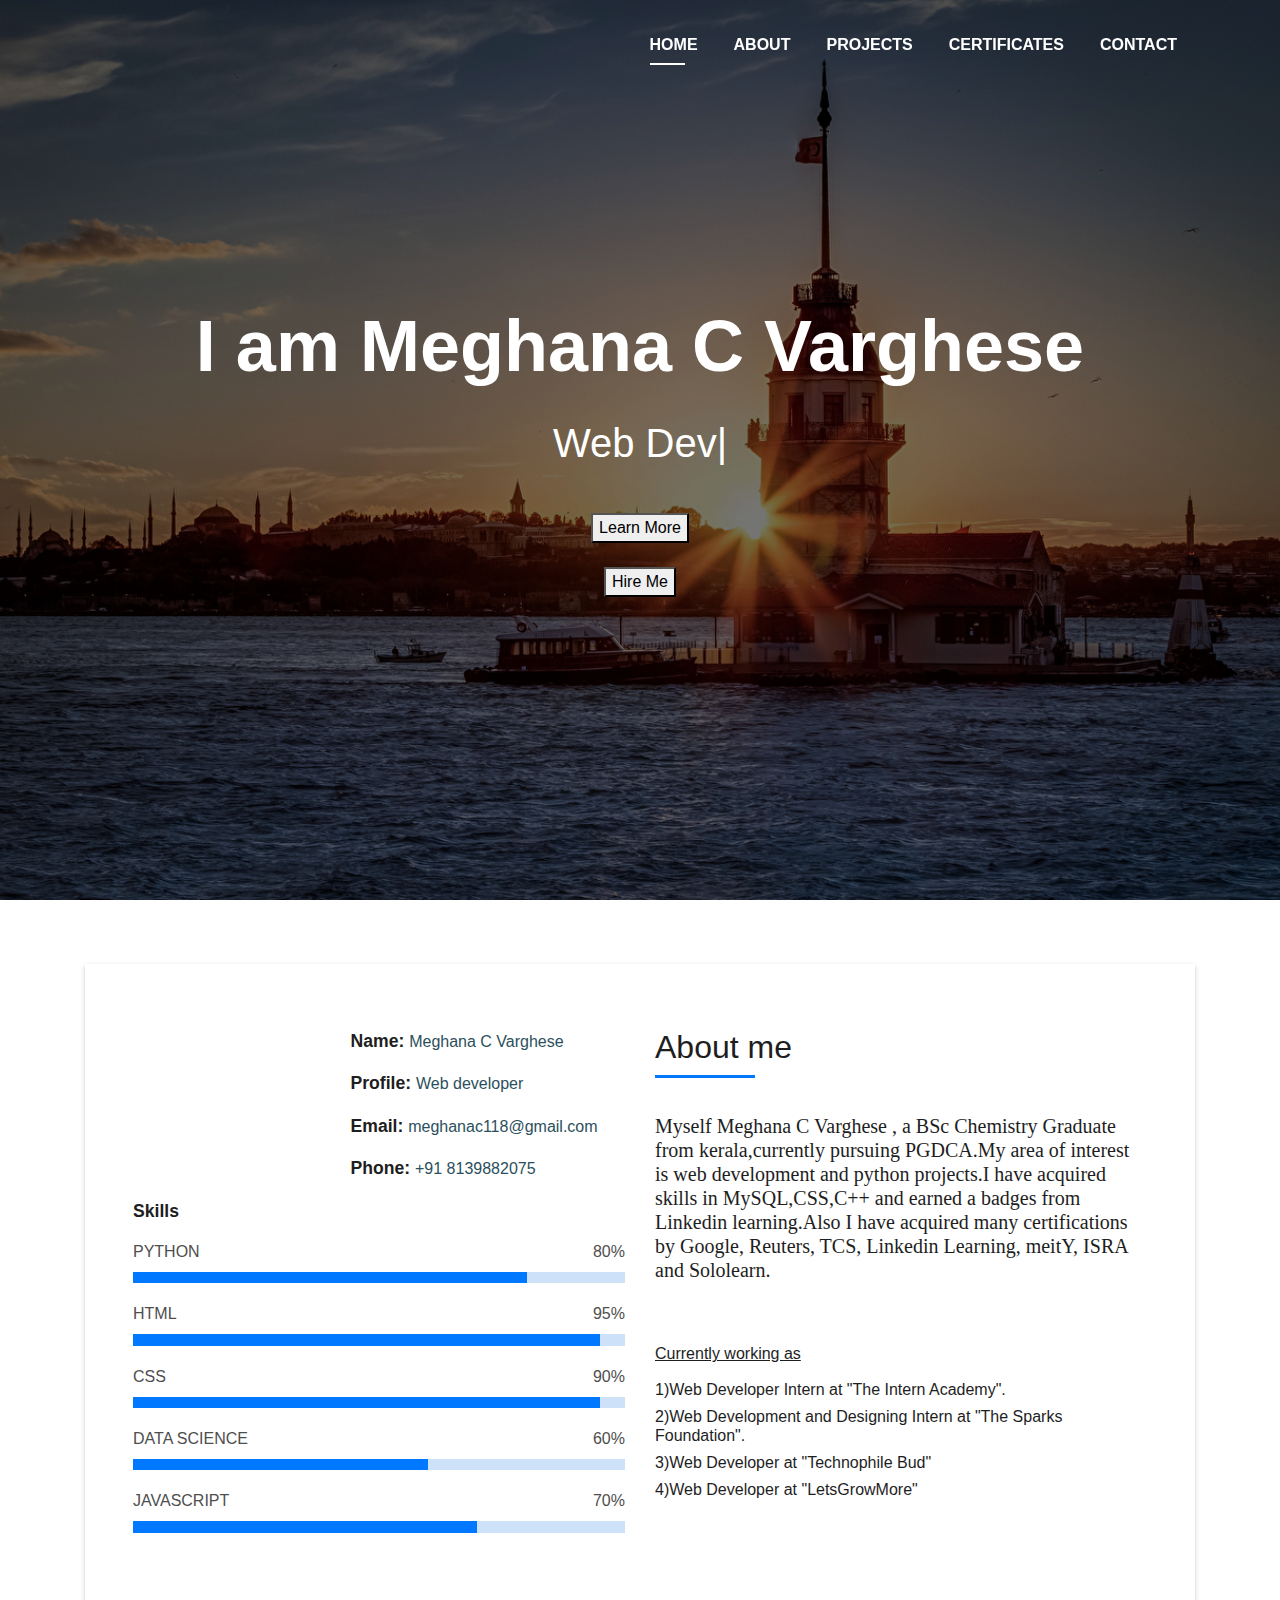
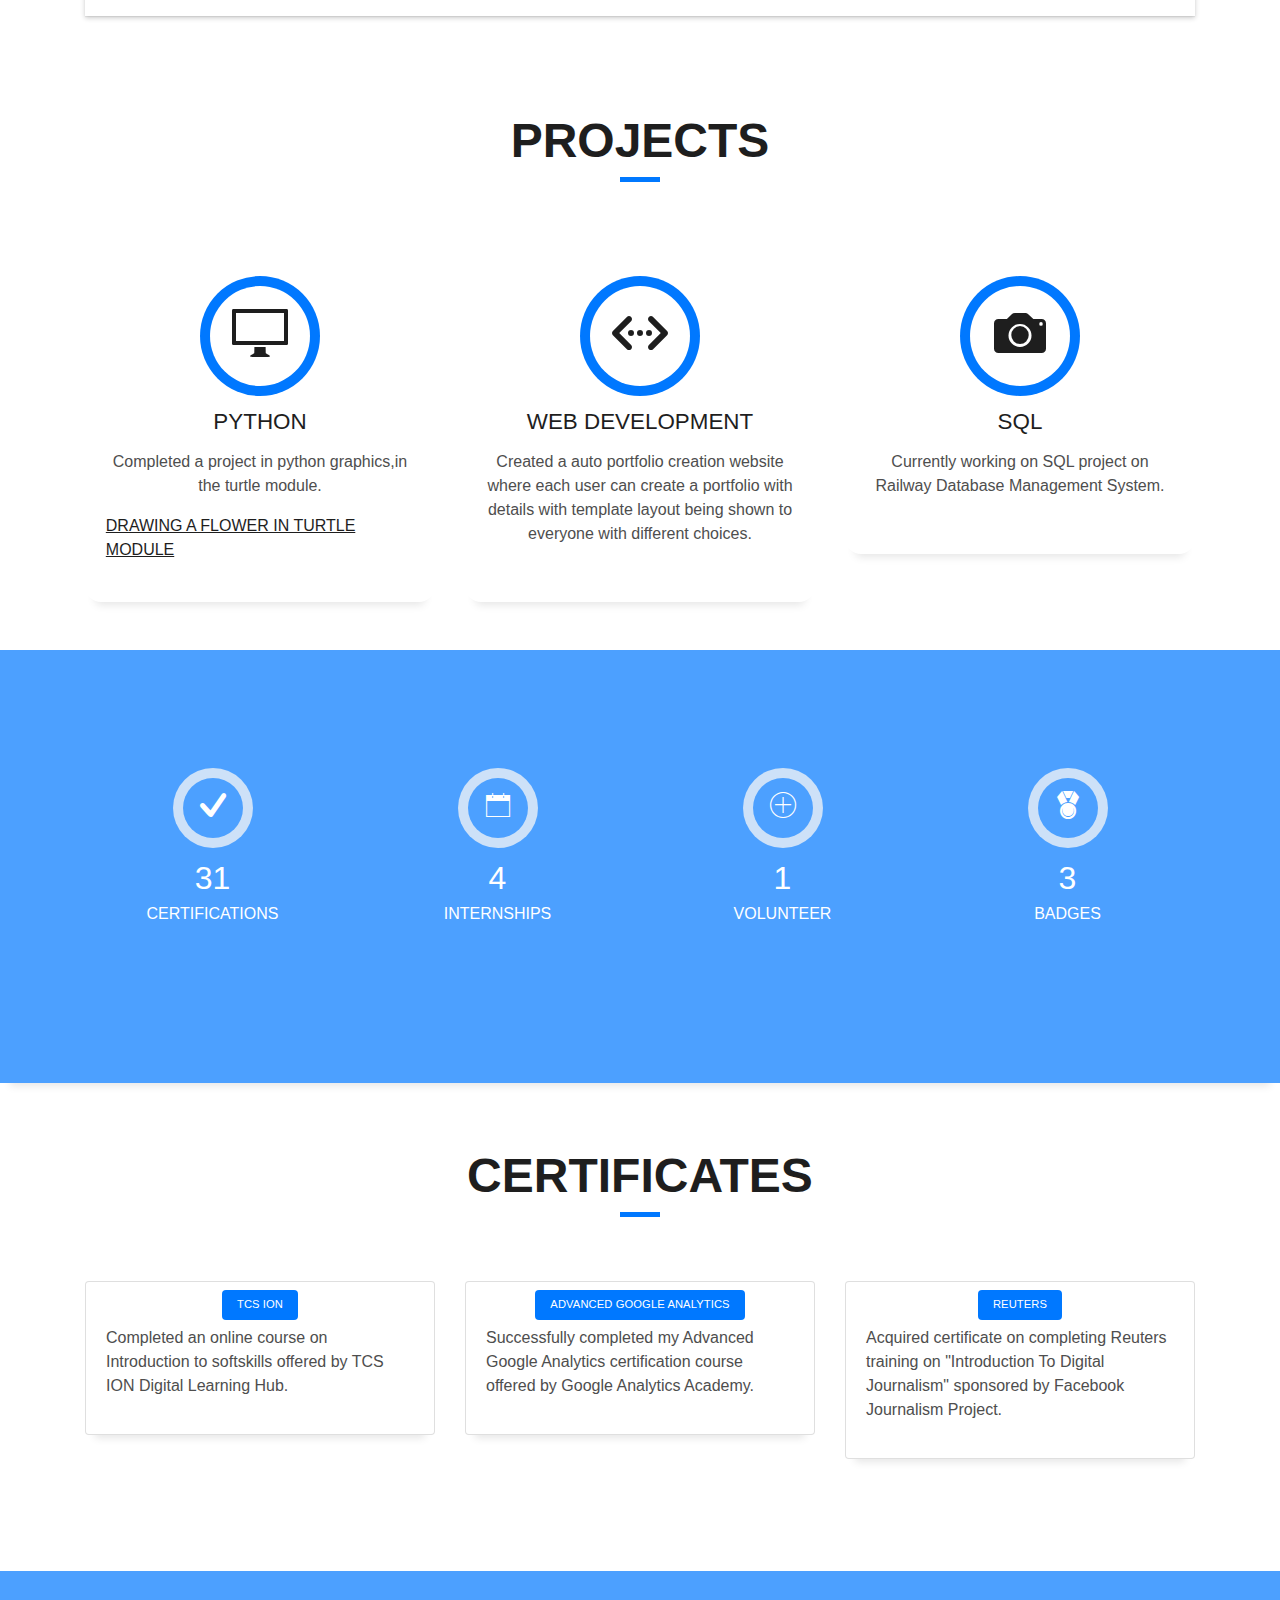
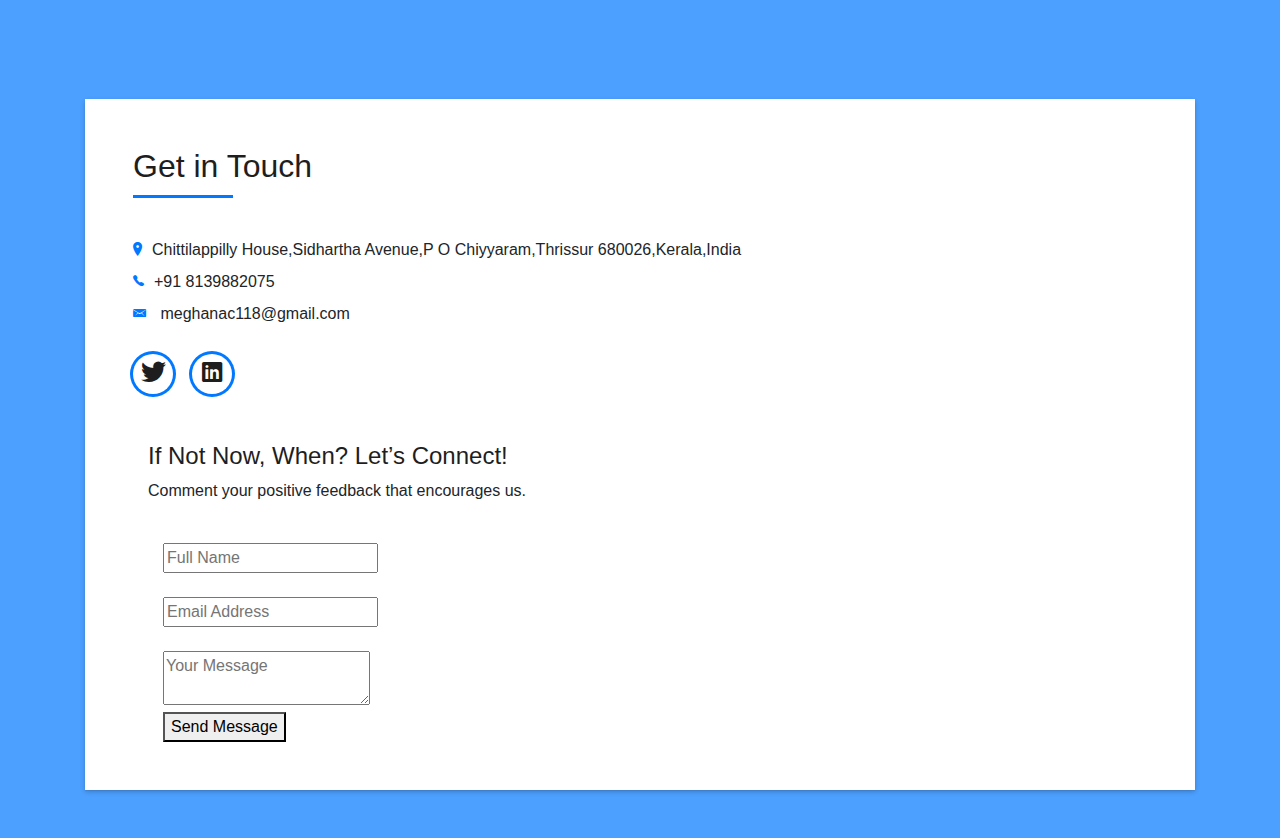
==== docs/portfolio.html @ f92f8b4d "Add files via upload" ====
<!DOCTYPE html>
<html lang="en">

<head>
  <meta charset="utf-8">
  <meta content="width=device-width, initial-scale=1.0" name="viewport">
  <style>
  	.button {
  padding: 5px 5px;
  font-size: 5px;
  width:200px;
  text-align: center;
  cursor: pointer;
  outline: none;
  color: #3D4247 ;
  background-color: #B3B9B9;
  border: none;
  border-radius: 5px;
  box-shadow: 0 5px #999;
}
.button:hover {background-color: #E6ECF1;}

.button:active {
  background-color: #3e8e41;
  box-shadow: 0 4px #666;
  transform: translateY(4px);-->
}

</style>
  <title>Personal Blog</title>

  <meta content="" name="description">
  <meta content="" name="keywords">

  <!-- Favicons -->
  <link href="assets/img/favicon.png" rel="icon">
  <link href="assets/img/apple-touch-icon.png" rel="apple-touch-icon">

  <!-- Vendor CSS Files -->
  <link href="assets/vendor/bootstrap/css/bootstrap.min.css" rel="stylesheet">
  <link href="assets/vendor/font-awesome/css/font-awesome.min.css" rel="stylesheet">
  <link href="assets/vendor/ionicons/css/ionicons.min.css" rel="stylesheet">
  <link href="assets/vendor/owl.carousel/assets/owl.carousel.min.css" rel="stylesheet">
  <link href="assets/vendor/venobox/venobox.css" rel="stylesheet">

  <!-- Template Main CSS File -->
  <link href="assets/css/style.css" rel="stylesheet">

  
</head>

<body id="page-top">

  <!-- ======= Header/ Navbar ======= -->
  <nav class="navbar navbar-b navbar-trans navbar-expand-md fixed-top" id="mainNav">
    <div class="container">
      <a class="navbar-brand js-scroll" href="#page-top"></a>
      <button class="navbar-toggler collapsed" type="button" data-toggle="collapse" data-target="#navbarDefault" aria-controls="navbarDefault" aria-expanded="false" aria-label="Toggle navigation">
        <span></span>
        <span></span>
        <span></span>
      </button>
      <div class="navbar-collapse collapse justify-content-end" id="navbarDefault">
        <ul class="navbar-nav">
          <li class="nav-item">
            <a class="nav-link js-scroll active" href="portfolio.html">Home</a>
          </li>
          <li class="nav-item">
            <a class="nav-link js-scroll" href="#about">About</a>
          </li>
          <li class="nav-item">
            <a class="nav-link js-scroll" href="#service">Projects</a>
          </li>
          
          <li class="nav-item">
            <a class="nav-link js-scroll" href="#blog">Certificates</a>
          </li>
          <li class="nav-item">
            <a class="nav-link js-scroll" href="#contact">Contact</a>
          </li>
        </ul>
      </div>
    </div>
  </nav>

  <!-- ======= Intro Section ======= -->
  <div id="home" class="intro route bg-image" style="background-image: url(assets/img/bg.jpg)" >
    <div class="overlay-itro"></div>
    <div class="intro-content display-table">
      <div class="table-cell">
        <div class="container">
          
          <h3 class="intro-title mb-4">I am Meghana C Varghese</h3>
          <p class="intro-subtitle"><span class="text-slider-items">Web Developer</span><strong class="text-slider"></strong></p>
          
        </div>
        <div class="container">
      <div class="vertical-center">
       <br><button>Learn More</button>
       </div>
       <div class="vertical-center">
       <br><button>Hire Me</button>
       </div>
      </div>
      </div>
    </div>
  </div><!-- End Intro Section -->


  <main id="main">

    <!-- ======= About Section ======= -->
    <section id="about" class="about-mf sect-pt4 route">
      <div class="container">
        <div class="row">
          <div class="col-sm-12">
            <div class="box-shadow-full">
              <div class="row">
                <div class="col-md-6">
                  <div class="row">
                    <div class="col-sm-6 col-md-5">
                      <div class="about-img">
                        <img src="assets/img/certificates/image13.jpg" class="img-fluid rounded b-shadow-a" alt="">
                      </div>
                    </div>
                    <div class="col-sm-6 col-md-7">
                      <div class="about-info">
                        <p style="color:#2B4F5C"><span class="title-s">Name: </span> <span>Meghana C Varghese</span></p>
                        <p style="color:#2B4F5C"><span class="title-s">Profile: </span> <span>Web developer</span></p>
                        <p style="color:#2B4F5C"><span class="title-s">Email: </span> <span>meghanac118@gmail.com</span></p>
                        <p style="color:#2B4F5C"><span class="title-s">Phone: </span> <span>+91 8139882075</span></p>
                      </div>
                    </div>
                  </div>
                  <div class="skill-mf">
                    <p class="title-s">Skills</p>
                    <span>PYTHON</span> <span class="pull-right">80%</span>
                    <div class="progress">
                      <div class="progress-bar" role="progressbar" style="width: 80%;" aria-valuenow="80" aria-valuemin="0" aria-valuemax="100"></div>
                    </div>
                    <span>HTML</span> <span class="pull-right">95%</span>
                    <div class="progress">
                      <div class="progress-bar" role="progressbar" style="width: 95%" aria-valuenow="95" aria-valuemin="0" aria-valuemax="100"></div>
                    </div>

                     <span>CSS</span> <span class="pull-right">90%</span>
                    <div class="progress">
                      <div class="progress-bar" role="progressbar" style="width: 95%" aria-valuenow="95" aria-valuemin="0" aria-valuemax="100"></div>
                    </div>
                    <span>DATA SCIENCE</span> <span class="pull-right">60%</span>
                    <div class="progress">
                      <div class="progress-bar" role="progressbar" style="width: 60%" aria-valuenow="60" aria-valuemin="0" aria-valuemax="100"></div>
                    </div>
                    <span>JAVASCRIPT</span> <span class="pull-right">70%</span>
                    <div class="progress">
                      <div class="progress-bar" role="progressbar" style="width: 70%" aria-valuenow="70" aria-valuemin="0" aria-valuemax="100"></div>
                    </div>
                  </div>
                </div>
                <div class="col-md-6">
                  <div class="about-me pt-4 pt-md-0">
                    <div class="title-box-2">
                      <h5 class="title-left">
                        About me
                      </h5>
                    </div>
                   <h6><b><p style="font-family:Trebuchet MS ;font-size:20px ;" class="lead">
                      Myself Meghana C Varghese , a BSc Chemistry Graduate from kerala,currently pursuing PGDCA.My area of interest is web development and python projects.I have acquired skills in MySQL,CSS,C++ and earned a badges from Linkedin learning.Also I have acquired many certifications by Google, Reuters, TCS, Linkedin Learning, meitY, ISRA and Sololearn.
                    </p></h6></b>
                    <p class="lead">
                      <br><h6><u>Currently working as</u> </p></h6>

                      <p><h6>1)Web Developer Intern at "The Intern Academy".</h6>

                      <h6>2)Web Development and Designing Intern at "The Sparks Foundation".</h6>
                      <h6>3)Web Developer at "Technophile Bud"</h6>
                      <h6>4)Web Developer at "LetsGrowMore"</h6>
                    </p>
                  </div>
                </div>
              </div>
            </div>
          </div>
        </div>
      </div>
    </section><!-- End About Section -->

    <!-- ======= Services Section ======= -->
    <section id="service" class="services-mf pt-5 route">
      <div class="container">
        <div class="row">
          <div class="col-sm-12">
            <div class="title-box text-center">
              <h3 class="title-a">
                Projects
              </h3>
              
              <div class="line-mf"></div>
            </div>
          </div>
        </div>
        <div class="row">
          <div class="col-md-4">
            <div class="service-box">
              <div class="service-ico">
                <span class="ico-circle"><i class="ion-monitor"></i></span>
              </div>
               <div class="service-content">
                <h2 class="s-title">PYTHON</h2>
                <p class="s-description text-center">
                  Completed a project in python graphics,in the turtle module.
                </p>
                 <a href="https://www.linkedin.com/feed/update/urn:li:activity:6811647789467090944/"><u>DRAWING A FLOWER IN TURTLE MODULE</u></a>
              </div>
            </div>
          </div>
          <div class="col-md-4">
            <div class="service-box">
              <div class="service-ico">
                <span class="ico-circle"><i class="ion-code-working"></i></span>
              </div>
              <div class="service-content">
                <h2 class="s-title">Web Development</h2>
                <p class="s-description text-center">
                  Created a auto portfolio creation website where each user can create a portfolio with details with template layout being shown to everyone with different choices.
                </p>
              </div>
            </div>
          </div>
          <div class="col-md-4">
            <div class="service-box">
              <div class="service-ico">
                <span class="ico-circle"><i class="ion-camera"></i></span>
              </div>
              <div class="service-content">
                <h2 class="s-title">SQL</h2>
                <p class="s-description text-center">
                  Currently working on SQL project on Railway Database Management System.
                </p>
              </div>
            </div>
          </div>
         
            </div>
          </div>
        </div>
      </div>
    </section><!-- End Services Section -->

    <!-- ======= Counter Section ======= -->
    <div class="section-counter paralax-mf bg-image" style="background-image: url(assets/img/counters-bg.jpg)">
      <div class="overlay-mf"></div>
      <div class="container">
        <div class="row">
          <div class="col-sm-3 col-lg-3">
            <div class="counter-box counter-box pt-4 pt-md-0">
              <div class="counter-ico">
                <span class="ico-circle"><i class="ion-checkmark-round"></i></span>
              </div>
              <div class="counter-num">
                <p class="counter">31</p>
                <span class="counter-text">CERTIFICATIONS</span>
              </div>
            </div>
          </div>
          <div class="col-sm-3 col-lg-3">
            <div class="counter-box pt-4 pt-md-0">
              <div class="counter-ico">
                <span class="ico-circle"><i class="ion-ios-calendar-outline"></i></span>
              </div>
              <div class="counter-num">
                <p class="counter">4</p>
                <span class="counter-text">INTERNSHIPS</span>
              </div>
            </div>
          </div>
          <div class="col-sm-3 col-lg-3">
            <div class="counter-box pt-4 pt-md-0">
              <div class="counter-ico">
                <span class="ico-circle"><i class="ion-ios-plus-outline"></i></span>
              </div>
              <div class="counter-num">
                <p class="counter">1</p>
                <span class="counter-text">VOLUNTEER</span>
              </div>
            </div>
          </div>
          <div class="col-sm-3 col-lg-3">
            <div class="counter-box pt-4 pt-md-0">
              <div class="counter-ico">
                <span class="ico-circle"><i class="ion-ribbon-a"></i></span>
              </div>
              <div class="counter-num">
                <p class="counter">3</p>
                <span class="counter-text">BADGES</span>
              </div>
            </div>
          </div>
        </div>
      </div>
    </div><!-- End Counter Section -->

   
     
    <!-- ======= Blog Section ======= -->
    <section id="blog" class="blog-mf sect-pt4 route">
      <div class="container">
        <div class="row">
          <div class="col-sm-12">
            <div class="title-box text-center">
              <h3 class="title-a">
                Certificates
              </h3>
             
              <div class="line-mf"></div>
            </div>
          </div>
        </div>
        <div class="row">
          <div class="col-md-4">
            <div class="card card-blog">
              <div class="card-img">
                <a href="assets/img/certificates/image2.jpg" target="_new"><img src="assets/img/certificates/image2.jpg" alt="" class="img-fluid"></a>
               </div>
              <div class="card-body">
                <div class="card-category-box">
                  <div class="card-category">
                    <h6 class="category">TCS ION</h6>
                  </div>
                </div>
                
                <p class="card-description">
                  Completed an online course on Introduction to softskills offered by TCS ION Digital Learning Hub.
                </p>
              </div>
              
            </div>
          </div>
          <div class="col-md-4">
            <div class="card card-blog">
              <div class="card-img">
                <a href="assets/img/certificates/image33.jpg" target="_new"><img src="assets/img/certificates/image33.jpg" alt="" class="img-fluid"></a>
              </div>
              <div class="card-body">
                <div class="card-category-box">
                  <div class="card-category">
                    <h6 class="category">Advanced Google Analytics</h6>
                  </div>
                </div>
                
                <p class="card-description">
                   Successfully completed my Advanced Google Analytics certification course offered by Google Analytics Academy.
                </p>
              </div>
            
            </div>
          </div>
          <div class="col-md-4">
            <div class="card card-blog">
              <div class="card-img">
                <a href="assets/img/certificates/image48.jpg" target="_new"><img src="assets/img/certificates/image48.jpg" alt="" class="img-fluid"></a>
              </div>
              <div class="card-body">
                <div class="card-category-box">
                  <div class="card-category">
                    <h6 class="category">Reuters</h6>
                  </div>
                </div>
                
                <p class="card-description">
                 Acquired certificate on completing Reuters training on "Introduction To Digital Journalism" sponsored by Facebook Journalism Project.
                </p>
              </div>
             
            </div>
          </div>
        </div>
      </div>
    </section><!-- End Blog Section -->

    <!-- ======= Contact Section ======= -->
    <section class="paralax-mf footer-paralax bg-image sect-mt4 route" style="background-image: url(assets/img/overlay-bg.jpg)">
      <div class="overlay-mf"></div>
      <div class="container">
        <div class="row">
          <div class="col-sm-12">
            <div class="contact-mf">
              <div id="contact" class="box-shadow-full">
                <div class="row">
                 
                  <div class="col-md-12">
                    <div class="title-box-2 pt-4 pt-md-0">
                      <h5 class="title-left">
                        Get in Touch
                      </h5>
                    </div>
                    <div class="more-info">
                     
                      <ul class="list-ico">
                        <li><span class="ion-ios-location"></span>Chittilappilly House,Sidhartha Avenue,P O Chiyyaram,Thrissur 680026,Kerala,India</li>
                        <li><span class="ion-ios-telephone"></span>+91 8139882075</li>
                        <li><span class="ion-email"></span> meghanac118@gmail.com</li>
                      </ul>

                       <div class="socials">
                      <ul>
                        
                        <li><a href="https://twitter.com/Meghanacvar" target="_new"><span class="ico-circle"><i class="ion-social-twitter"></i></span></a></li>
                        <li><a href="https://www.linkedin.com/in/meghana-c-varghese-13a364199?lipi=urn%3Ali%3Apage%3Ad_flagship3_profile_view_base_contact_details%3BUVaKOeapSFKsNcMOhGslKg%3D%3D" target="_new"><span class="ico-circle"><i class="ion-social-linkedin"></i></span></a></li>
                      </ul>
                    </div>
                      <section class="contact-info-area w-padding2" data-background="assets/img/gallery/section_bg04.jpg">
                      <div class="container">
                      <div class="row justify-content-between">
                      <div class="col-xl-5 col-lg-7">
                      <div class="contact-caption mb-50">
                      <br><h4>If Not Now, When? Let’s Connect!</h4>
                      <p>Comment your positive feedback that encourages us.</p>
                      <img src="assets/img/gallery/xsin.png.pagespeed.ic.4L7r6tiIs5.webp" alt="" data-pagespeed-url-hash="564202676" onload="pagespeed.CriticalImages.checkImageForCriticality(this);">
                      </div>
                      </div>
                      </div>
                    <div class="col-xl-6 col-lg-6">
                    <form action="#" class="contact-wrapper">
                    <input type="text" name="name" placeholder="Full Name"><br><br>
                    <input type="email" name="email" placeholder="Email Address"><br><br>
                    <textarea name="message" id="message" placeholder="Your Message"></textarea><br>
                    <button class="submit-btn2" type="submit">Send Message</button>
                    </form>
                    </div>
                    </div>
                    </div>
                    </section>
        

                    
                  </div>
                </div>
              </div>
            </div>
          </div>
        </div>
      </div>
    </section><!-- End Contact Section -->

  </main><!-- End #main -->

  
              

  <a href="#" class="back-to-top"><i class="fa fa-chevron-up"></i></a>
  <div id="preloader"></div>

  <!-- Vendor JS Files -->
  <script src="assets/vendor/jquery/jquery.min.js"></script>
  <script src="assets/vendor/bootstrap/js/bootstrap.bundle.min.js"></script>
  <script src="assets/vendor/jquery.easing/jquery.easing.min.js"></script>
  <script src="assets/vendor/php-email-form/validate.js"></script>
  <script src="assets/vendor/waypoints/jquery.waypoints.min.js"></script>
  <script src="assets/vendor/counterup/jquery.counterup.min.js"></script>
  <script src="assets/vendor/owl.carousel/owl.carousel.min.js"></script>
  <script src="assets/vendor/typed.js/typed.min.js"></script>
  <script src="assets/vendor/venobox/venobox.min.js"></script>

  <!-- Template Main JS File -->
  <script src="assets/js/main.js"></script>

</body>

</html>
---- docs/assets/vendor/venobox/venobox.css ----
/* ------ venobox.css --------*/
.vbox-overlay *, .vbox-overlay *:before, .vbox-overlay *:after{
    -webkit-backface-visibility: hidden;
    -webkit-box-sizing:border-box;
    -moz-box-sizing:border-box;
    box-sizing:border-box;
}
.vbox-overlay * { 
    -webkit-backface-visibility: visible;
    backface-visibility: visible;
}
.vbox-overlay{
    display: -webkit-flex;
    display: flex;
    -webkit-flex-direction: column;
    flex-direction: column;
    -webkit-justify-content: center;
    justify-content: center;
    -webkit-align-items: center;
    align-items: center;
    position: fixed;
    left: 0;
    top: 0;
    bottom: 0;
    right: 0;
    z-index: 999999;
}

/* ----- navigation ----- */
.vbox-title{
    width: 100%;
    height: 40px;
    float: left;
    text-align: center;
    line-height: 28px;
    font-size: 12px;
    padding: 6px 50px;
    overflow: hidden;
    position: fixed;
    display: none;
    left: 0;
    z-index: 89;
}
.vbox-close{
    cursor: pointer;
    position: fixed;
    top: -1px;
    right: 0;
    width: 50px;
    height: 40px;
    padding: 6px;
    display: block;
    background-position:10px center;
    overflow: hidden;
    font-size: 24px;
    line-height: 1;
    text-align: center;
    z-index: 99;
}
.vbox-left{
    cursor: pointer;
    position: fixed;
    left: 0;
    height: 40px;
    overflow: hidden;
    line-height: 28px;
    font-size: 12px;
    z-index: 99;
    display: flex;
    align-items:center;
}
.vbox-num{
    display: inline-block;
    margin: 6px 0 6px 15px;
}
/* ----- Social share ----- */
.vbox-share{
    line-height: 28px;
    font-size: 12px;
    overflow: hidden;
    position: fixed;
    left: 0;
    z-index: 98;
    display: flex;
    align-items:center;
    justify-content: center;
    width: 100%;
    text-align: center;
}
.vbox-share svg{
    max-height: 28px;
    width: 28px;
    z-index: 10;
    margin-left: 12px;
    margin-top: 6px;
    margin-bottom: 6px;
    vertical-align: middle;
}


/* ----- navigation ARROWS ----- */
.vbox-next, .vbox-prev{
    position: fixed;
    top: 50%;
    margin-top: -15px;
    overflow: hidden;
    cursor: pointer;
    display: block;
    width: 45px;
    height: 45px;
    z-index: 99;
}
.vbox-next span, .vbox-prev span{
    position: relative;
    width: 20px;
    height: 20px;
    border: 2px solid transparent;
    border-top-color: #B6B6B6;
    border-right-color: #B6B6B6;
    text-indent: -100px;
    position: absolute;
    top: 8px;
    display: block;
}
.vbox-prev{
    left: 15px;
}
.vbox-next{
    right: 15px;
}
.vbox-prev span{
    left: 10px;
    -ms-transform: rotate(-135deg);
    -webkit-transform: rotate(-135deg);
    transform: rotate(-135deg);
}
.vbox-next span{
    -ms-transform: rotate(45deg);
    -webkit-transform: rotate(45deg);
    transform: rotate(45deg);
    right: 10px;
}
/* ------- inline window ------ */
.vbox-inline{
    width: 420px;
    height: 315px;
    height: 70vh;
    padding: 10px;
    background: #fff;
    margin: 0 auto;
    overflow: auto;
    text-align: left;
}
/* ------- Video & iFrames window ------ */
.venoframe{
    max-width: 100%;
    width: 100%;
    border: none;
    width: 100%;
    height: 260px;
    height: 70vh;
}
.venoframe.vbvid{
    height: 260px;
}
@media (min-width: 768px) {
    .venoframe, .vbox-inline{
        width: 90%;
        height: 360px;
        height: 70vh;
    }
    .venoframe.vbvid{
        width: 640px;
        height: 360px;
    }
}
@media (min-width: 992px) {
    .venoframe, .vbox-inline{
        max-width: 1200px;
        width: 80%;
        height: 540px;
        height: 70vh;
    }
    .venoframe.vbvid{
        width: 960px;
        height: 540px;
    }
}
/* 
Please do NOT edit this part! 
or at least read this note: http://i.imgur.com/7C0ws9e.gif
*/
.vbox-open{
    overflow: hidden;
}
.vbox-container{
    position: absolute;
    left: 0;
    right: 0;
    top: 0;
    bottom: 0;
    overflow-x: hidden;
    overflow-y: scroll;
    overflow-scrolling: touch;
    -webkit-overflow-scrolling: touch;
    z-index: 20;
    max-height: 100%;

}

.vbox-content{
    text-align: center;
    float: left;
    width: 100%;
    position: relative;
    overflow: hidden;
    padding: 20px 4%;
}
.vbox-container img{
    max-width: 100%;
    height: auto;
}
.vbox-figlio{
    box-shadow: 0 0 12px rgba(0,0,0,0.19), 0 6px 6px rgba(0,0,0,0.23);
    max-width: 100%;
    text-align: initial;
}
img.vbox-figlio{
    -webkit-user-select: none;
-khtml-user-select: none;
-moz-user-select: none;
-o-user-select: none;
user-select: none;
}
.vbox-content.swipe-left{
    margin-left: -200px !important;
}
.vbox-content.swipe-right{
    margin-left: 200px !important;
}
.vbox-animated{
    webkit-transition: margin 300ms ease-out;
    transition: margin 300ms ease-out;
}

/* ---------- preloader ----------
 * SPINKIT 
 * http://tobiasahlin.com/spinkit/
-------------------------------- */
.sk-double-bounce,.sk-rotating-plane{width:40px;height:40px;margin:40px auto}.sk-rotating-plane{background-color:#333;-webkit-animation:sk-rotatePlane 1.2s infinite ease-in-out;animation:sk-rotatePlane 1.2s infinite ease-in-out}@-webkit-keyframes sk-rotatePlane{0%{-webkit-transform:perspective(120px) rotateX(0) rotateY(0);transform:perspective(120px) rotateX(0) rotateY(0)}50%{-webkit-transform:perspective(120px) rotateX(-180.1deg) rotateY(0);transform:perspective(120px) rotateX(-180.1deg) rotateY(0)}100%{-webkit-transform:perspective(120px) rotateX(-180deg) rotateY(-179.9deg);transform:perspective(120px) rotateX(-180deg) rotateY(-179.9deg)}}@keyframes sk-rotatePlane{0%{-webkit-transform:perspective(120px) rotateX(0) rotateY(0);transform:perspective(120px) rotateX(0) rotateY(0)}50%{-webkit-transform:perspective(120px) rotateX(-180.1deg) rotateY(0);transform:perspective(120px) rotateX(-180.1deg) rotateY(0)}100%{-webkit-transform:perspective(120px) rotateX(-180deg) rotateY(-179.9deg);transform:perspective(120px) rotateX(-180deg) rotateY(-179.9deg)}}.sk-double-bounce{position:relative}.sk-double-bounce .sk-child{width:100%;height:100%;border-radius:50%;background-color:#333;opacity:.6;position:absolute;top:0;left:0;-webkit-animation:sk-doubleBounce 2s infinite ease-in-out;animation:sk-doubleBounce 2s infinite ease-in-out}.sk-chasing-dots .sk-child,.sk-spinner-pulse,.sk-three-bounce .sk-child{background-color:#333;border-radius:100%}.sk-double-bounce .sk-double-bounce2{-webkit-animation-delay:-1s;animation-delay:-1s}@-webkit-keyframes sk-doubleBounce{0%,100%{-webkit-transform:scale(0);transform:scale(0)}50%{-webkit-transform:scale(1);transform:scale(1)}}@keyframes sk-doubleBounce{0%,100%{-webkit-transform:scale(0);transform:scale(0)}50%{-webkit-transform:scale(1);transform:scale(1)}}.sk-wave{margin:40px auto;width:50px;height:40px;text-align:center;font-size:10px}.sk-wave .sk-rect{background-color:#333;height:100%;width:6px;display:inline-block;-webkit-animation:sk-waveStretchDelay 1.2s infinite ease-in-out;animation:sk-waveStretchDelay 1.2s infinite ease-in-out}.sk-wave .sk-rect1{-webkit-animation-delay:-1.2s;animation-delay:-1.2s}.sk-wave .sk-rect2{-webkit-animation-delay:-1.1s;animation-delay:-1.1s}.sk-wave .sk-rect3{-webkit-animation-delay:-1s;animation-delay:-1s}.sk-wave .sk-rect4{-webkit-animation-delay:-.9s;animation-delay:-.9s}.sk-wave .sk-rect5{-webkit-animation-delay:-.8s;animation-delay:-.8s}@-webkit-keyframes sk-waveStretchDelay{0%,100%,40%{-webkit-transform:scaleY(.4);transform:scaleY(.4)}20%{-webkit-transform:scaleY(1);transform:scaleY(1)}}@keyframes sk-waveStretchDelay{0%,100%,40%{-webkit-transform:scaleY(.4);transform:scaleY(.4)}20%{-webkit-transform:scaleY(1);transform:scaleY(1)}}.sk-wandering-cubes{margin:40px auto;width:40px;height:40px;position:relative}.sk-wandering-cubes .sk-cube{background-color:#333;width:10px;height:10px;position:absolute;top:0;left:0;-webkit-animation:sk-wanderingCube 1.8s ease-in-out -1.8s infinite both;animation:sk-wanderingCube 1.8s ease-in-out -1.8s infinite both}.sk-chasing-dots,.sk-spinner-pulse{width:40px;height:40px;margin:40px auto}.sk-wandering-cubes .sk-cube2{-webkit-animation-delay:-.9s;animation-delay:-.9s}@-webkit-keyframes sk-wanderingCube{0%{-webkit-transform:rotate(0);transform:rotate(0)}25%{-webkit-transform:translateX(30px) rotate(-90deg) scale(.5);transform:translateX(30px) rotate(-90deg) scale(.5)}50%{-webkit-transform:translateX(30px) translateY(30px) rotate(-179deg);transform:translateX(30px) translateY(30px) rotate(-179deg)}50.1%{-webkit-transform:translateX(30px) translateY(30px) rotate(-180deg);transform:translateX(30px) translateY(30px) rotate(-180deg)}75%{-webkit-transform:translateX(0) translateY(30px) rotate(-270deg) scale(.5);transform:translateX(0) translateY(30px) rotate(-270deg) scale(.5)}100%{-webkit-transform:rotate(-360deg);transform:rotate(-360deg)}}@keyframes sk-wanderingCube{0%{-webkit-transform:rotate(0);transform:rotate(0)}25%{-webkit-transform:translateX(30px) rotate(-90deg) scale(.5);transform:translateX(30px) rotate(-90deg) scale(.5)}50%{-webkit-transform:translateX(30px) translateY(30px) rotate(-179deg);transform:translateX(30px) translateY(30px) rotate(-179deg)}50.1%{-webkit-transform:translateX(30px) translateY(30px) rotate(-180deg);transform:translateX(30px) translateY(30px) rotate(-180deg)}75%{-webkit-transform:translateX(0) translateY(30px) rotate(-270deg) scale(.5);transform:translateX(0) translateY(30px) rotate(-270deg) scale(.5)}100%{-webkit-transform:rotate(-360deg);transform:rotate(-360deg)}}.sk-spinner-pulse{-webkit-animation:sk-pulseScaleOut 1s infinite ease-in-out;animation:sk-pulseScaleOut 1s infinite ease-in-out}@-webkit-keyframes sk-pulseScaleOut{0%{-webkit-transform:scale(0);transform:scale(0)}100%{-webkit-transform:scale(1);transform:scale(1);opacity:0}}@keyframes sk-pulseScaleOut{0%{-webkit-transform:scale(0);transform:scale(0)}100%{-webkit-transform:scale(1);transform:scale(1);opacity:0}}.sk-chasing-dots{position:relative;text-align:center;-webkit-animation:sk-chasingDotsRotate 2s infinite linear;animation:sk-chasingDotsRotate 2s infinite linear}.sk-chasing-dots .sk-child{width:60%;height:60%;display:inline-block;position:absolute;top:0;-webkit-animation:sk-chasingDotsBounce 2s infinite ease-in-out;animation:sk-chasingDotsBounce 2s infinite ease-in-out}.sk-chasing-dots .sk-dot2{top:auto;bottom:0;-webkit-animation-delay:-1s;animation-delay:-1s}@-webkit-keyframes sk-chasingDotsRotate{100%{-webkit-transform:rotate(360deg);transform:rotate(360deg)}}@keyframes sk-chasingDotsRotate{100%{-webkit-transform:rotate(360deg);transform:rotate(360deg)}}@-webkit-keyframes sk-chasingDotsBounce{0%,100%{-webkit-transform:scale(0);transform:scale(0)}50%{-webkit-transform:scale(1);transform:scale(1)}}@keyframes sk-chasingDotsBounce{0%,100%{-webkit-transform:scale(0);transform:scale(0)}50%{-webkit-transform:scale(1);transform:scale(1)}}.sk-three-bounce{margin:40px auto;width:80px;text-align:center}.sk-three-bounce .sk-child{width:20px;height:20px;display:inline-block;-webkit-animation:sk-three-bounce 1.4s ease-in-out 0s infinite both;animation:sk-three-bounce 1.4s ease-in-out 0s infinite both}.sk-circle .sk-child:before,.sk-fading-circle .sk-circle:before{display:block;border-radius:100%;content:'';background-color:#333}.sk-three-bounce .sk-bounce1{-webkit-animation-delay:-.32s;animation-delay:-.32s}.sk-three-bounce .sk-bounce2{-webkit-animation-delay:-.16s;animation-delay:-.16s}@-webkit-keyframes sk-three-bounce{0%,100%,80%{-webkit-transform:scale(0);transform:scale(0)}40%{-webkit-transform:scale(1);transform:scale(1)}}@keyframes sk-three-bounce{0%,100%,80%{-webkit-transform:scale(0);transform:scale(0)}40%{-webkit-transform:scale(1);transform:scale(1)}}.sk-circle{margin:40px auto;width:40px;height:40px;position:relative}.sk-circle .sk-child{width:100%;height:100%;position:absolute;left:0;top:0}.sk-circle .sk-child:before{margin:0 auto;width:15%;height:15%;-webkit-animation:sk-circleBounceDelay 1.2s infinite ease-in-out both;animation:sk-circleBounceDelay 1.2s infinite ease-in-out both}.sk-circle .sk-circle2{-webkit-transform:rotate(30deg);-ms-transform:rotate(30deg);transform:rotate(30deg)}.sk-circle .sk-circle3{-webkit-transform:rotate(60deg);-ms-transform:rotate(60deg);transform:rotate(60deg)}.sk-circle .sk-circle4{-webkit-transform:rotate(90deg);-ms-transform:rotate(90deg);transform:rotate(90deg)}.sk-circle .sk-circle5{-webkit-transform:rotate(120deg);-ms-transform:rotate(120deg);transform:rotate(120deg)}.sk-circle .sk-circle6{-webkit-transform:rotate(150deg);-ms-transform:rotate(150deg);transform:rotate(150deg)}.sk-circle .sk-circle7{-webkit-transform:rotate(180deg);-ms-transform:rotate(180deg);transform:rotate(180deg)}.sk-circle .sk-circle8{-webkit-transform:rotate(210deg);-ms-transform:rotate(210deg);transform:rotate(210deg)}.sk-circle .sk-circle9{-webkit-transform:rotate(240deg);-ms-transform:rotate(240deg);transform:rotate(240deg)}.sk-circle .sk-circle10{-webkit-transform:rotate(270deg);-ms-transform:rotate(270deg);transform:rotate(270deg)}.sk-circle .sk-circle11{-webkit-transform:rotate(300deg);-ms-transform:rotate(300deg);transform:rotate(300deg)}.sk-circle .sk-circle12{-webkit-transform:rotate(330deg);-ms-transform:rotate(330deg);transform:rotate(330deg)}.sk-circle .sk-circle2:before{-webkit-animation-delay:-1.1s;animation-delay:-1.1s}.sk-circle .sk-circle3:before{-webkit-animation-delay:-1s;animation-delay:-1s}.sk-circle .sk-circle4:before{-webkit-animation-delay:-.9s;animation-delay:-.9s}.sk-circle .sk-circle5:before{-webkit-animation-delay:-.8s;animation-delay:-.8s}.sk-circle .sk-circle6:before{-webkit-animation-delay:-.7s;animation-delay:-.7s}.sk-circle .sk-circle7:before{-webkit-animation-delay:-.6s;animation-delay:-.6s}.sk-circle .sk-circle8:before{-webkit-animation-delay:-.5s;animation-delay:-.5s}.sk-circle .sk-circle9:before{-webkit-animation-delay:-.4s;animation-delay:-.4s}.sk-circle .sk-circle10:before{-webkit-animation-delay:-.3s;animation-delay:-.3s}.sk-circle .sk-circle11:before{-webkit-animation-delay:-.2s;animation-delay:-.2s}.sk-circle .sk-circle12:before{-webkit-animation-delay:-.1s;animation-delay:-.1s}@-webkit-keyframes sk-circleBounceDelay{0%,100%,80%{-webkit-transform:scale(0);transform:scale(0)}40%{-webkit-transform:scale(1);transform:scale(1)}}@keyframes sk-circleBounceDelay{0%,100%,80%{-webkit-transform:scale(0);transform:scale(0)}40%{-webkit-transform:scale(1);transform:scale(1)}}.sk-cube-grid{width:40px;height:40px;margin:40px auto}.sk-cube-grid .sk-cube{width:33.33%;height:33.33%;background-color:#333;float:left;-webkit-animation:sk-cubeGridScaleDelay 1.3s infinite ease-in-out;animation:sk-cubeGridScaleDelay 1.3s infinite ease-in-out}.sk-cube-grid .sk-cube1{-webkit-animation-delay:.2s;animation-delay:.2s}.sk-cube-grid .sk-cube2{-webkit-animation-delay:.3s;animation-delay:.3s}.sk-cube-grid .sk-cube3{-webkit-animation-delay:.4s;animation-delay:.4s}.sk-cube-grid .sk-cube4{-webkit-animation-delay:.1s;animation-delay:.1s}.sk-cube-grid .sk-cube5{-webkit-animation-delay:.2s;animation-delay:.2s}.sk-cube-grid .sk-cube6{-webkit-animation-delay:.3s;animation-delay:.3s}.sk-cube-grid .sk-cube7{-webkit-animation-delay:0ms;animation-delay:0ms}.sk-cube-grid .sk-cube8{-webkit-animation-delay:.1s;animation-delay:.1s}.sk-cube-grid .sk-cube9{-webkit-animation-delay:.2s;animation-delay:.2s}@-webkit-keyframes sk-cubeGridScaleDelay{0%,100%,70%{-webkit-transform:scale3D(1,1,1);transform:scale3D(1,1,1)}35%{-webkit-transform:scale3D(0,0,1);transform:scale3D(0,0,1)}}@keyframes sk-cubeGridScaleDelay{0%,100%,70%{-webkit-transform:scale3D(1,1,1);transform:scale3D(1,1,1)}35%{-webkit-transform:scale3D(0,0,1);transform:scale3D(0,0,1)}}.sk-fading-circle{margin:40px auto;width:40px;height:40px;position:relative}.sk-fading-circle .sk-circle{width:100%;height:100%;position:absolute;left:0;top:0}.sk-fading-circle .sk-circle:before{margin:0 auto;width:15%;height:15%;-webkit-animation:sk-circleFadeDelay 1.2s infinite ease-in-out both;animation:sk-circleFadeDelay 1.2s infinite ease-in-out both}.sk-fading-circle .sk-circle2{-webkit-transform:rotate(30deg);-ms-transform:rotate(30deg);transform:rotate(30deg)}.sk-fading-circle .sk-circle3{-webkit-transform:rotate(60deg);-ms-transform:rotate(60deg);transform:rotate(60deg)}.sk-fading-circle .sk-circle4{-webkit-transform:rotate(90deg);-ms-transform:rotate(90deg);transform:rotate(90deg)}.sk-fading-circle .sk-circle5{-webkit-transform:rotate(120deg);-ms-transform:rotate(120deg);transform:rotate(120deg)}.sk-fading-circle .sk-circle6{-webkit-transform:rotate(150deg);-ms-transform:rotate(150deg);transform:rotate(150deg)}.sk-fading-circle .sk-circle7{-webkit-transform:rotate(180deg);-ms-transform:rotate(180deg);transform:rotate(180deg)}.sk-fading-circle .sk-circle8{-webkit-transform:rotate(210deg);-ms-transform:rotate(210deg);transform:rotate(210deg)}.sk-fading-circle .sk-circle9{-webkit-transform:rotate(240deg);-ms-transform:rotate(240deg);transform:rotate(240deg)}.sk-fading-circle .sk-circle10{-webkit-transform:rotate(270deg);-ms-transform:rotate(270deg);transform:rotate(270deg)}.sk-fading-circle .sk-circle11{-webkit-transform:rotate(300deg);-ms-transform:rotate(300deg);transform:rotate(300deg)}.sk-fading-circle .sk-circle12{-webkit-transform:rotate(330deg);-ms-transform:rotate(330deg);transform:rotate(330deg)}.sk-fading-circle .sk-circle2:before{-webkit-animation-delay:-1.1s;animation-delay:-1.1s}.sk-fading-circle .sk-circle3:before{-webkit-animation-delay:-1s;animation-delay:-1s}.sk-fading-circle .sk-circle4:before{-webkit-animation-delay:-.9s;animation-delay:-.9s}.sk-fading-circle .sk-circle5:before{-webkit-animation-delay:-.8s;animation-delay:-.8s}.sk-fading-circle .sk-circle6:before{-webkit-animation-delay:-.7s;animation-delay:-.7s}.sk-fading-circle .sk-circle7:before{-webkit-animation-delay:-.6s;animation-delay:-.6s}.sk-fading-circle .sk-circle8:before{-webkit-animation-delay:-.5s;animation-delay:-.5s}.sk-fading-circle .sk-circle9:before{-webkit-animation-delay:-.4s;animation-delay:-.4s}.sk-fading-circle .sk-circle10:before{-webkit-animation-delay:-.3s;animation-delay:-.3s}.sk-fading-circle .sk-circle11:before{-webkit-animation-delay:-.2s;animation-delay:-.2s}.sk-fading-circle .sk-circle12:before{-webkit-animation-delay:-.1s;animation-delay:-.1s}@-webkit-keyframes sk-circleFadeDelay{0%,100%,39%{opacity:0}40%{opacity:1}}@keyframes sk-circleFadeDelay{0%,100%,39%{opacity:0}40%{opacity:1}}.sk-folding-cube{margin:40px auto;width:40px;height:40px;position:relative;-webkit-transform:rotateZ(45deg);transform:rotateZ(45deg)}.sk-folding-cube .sk-cube{float:left;width:50%;height:50%;position:relative;-webkit-transform:scale(1.1);-ms-transform:scale(1.1);transform:scale(1.1)}.sk-folding-cube .sk-cube:before{content:'';position:absolute;top:0;left:0;width:100%;height:100%;background-color:#333;-webkit-animation:sk-foldCubeAngle 2.4s infinite linear both;animation:sk-foldCubeAngle 2.4s infinite linear both;-webkit-transform-origin:100% 100%;-ms-transform-origin:100% 100%;transform-origin:100% 100%}.sk-folding-cube .sk-cube2{-webkit-transform:scale(1.1) rotateZ(90deg);transform:scale(1.1) rotateZ(90deg)}.sk-folding-cube .sk-cube3{-webkit-transform:scale(1.1) rotateZ(180deg);transform:scale(1.1) rotateZ(180deg)}.sk-folding-cube .sk-cube4{-webkit-transform:scale(1.1) rotateZ(270deg);transform:scale(1.1) rotateZ(270deg)}.sk-folding-cube .sk-cube2:before{-webkit-animation-delay:.3s;animation-delay:.3s}.sk-folding-cube .sk-cube3:before{-webkit-animation-delay:.6s;animation-delay:.6s}.sk-folding-cube .sk-cube4:before{-webkit-animation-delay:.9s;animation-delay:.9s}@-webkit-keyframes sk-foldCubeAngle{0%,10%{-webkit-transform:perspective(140px) rotateX(-180deg);transform:perspective(140px) rotateX(-180deg);opacity:0}25%,75%{-webkit-transform:perspective(140px) rotateX(0);transform:perspective(140px) rotateX(0);opacity:1}100%,90%{-webkit-transform:perspective(140px) rotateY(180deg);transform:perspective(140px) rotateY(180deg);opacity:0}}@keyframes sk-foldCubeAngle{0%,10%{-webkit-transform:perspective(140px) rotateX(-180deg);transform:perspective(140px) rotateX(-180deg);opacity:0}25%,75%{-webkit-transform:perspective(140px) rotateX(0);transform:perspective(140px) rotateX(0);opacity:1}100%,90%{-webkit-transform:perspective(140px) rotateY(180deg);transform:perspective(140px) rotateY(180deg);opacity:0}}
---- docs/assets/css/style.css ----
# General
--------------------------------------------------------------*/
body {
  background-color: #f5f5f5;
  color: #4e4e4e;
}

h1,
h2,
h3,
h4,
h5,
h6 {
  color: #1e1e1e;
}

a {
  color: #1e1e1e;
  transition: all 0.5s ease-in-out;
}

a:hover {
  color: #0078ff;
  text-decoration: none;
  transition: all 0.5s ease-in-out;
}

.p-r {
  position: relative;
}

.color-a {
  color: #0078ff;
}

.color-d {
  color: #f5f5f5;
}

.color-text-a {
  color: #4e4e4e;
}

.box-shadow, .paralax-mf, .service-box, .work-box, .card-blog {
  box-shadow: 0 13px 8px -10px rgba(0, 0, 0, 0.1);
}

.box-shadow-a, .button:hover {
  box-shadow: 0 0 0 4px #cde1f8;
}

.display-5 {
  font-size: 2.5rem;
  font-weight: 300;
  line-height: 1.1;
}

.display-6 {
  font-size: 2rem;
  font-weight: 300;
  line-height: 1.1;
}

.avatar {
  width: 32px;
  height: 32px;
  margin-right: 4px;
  overflow: hidden;
}

.bg-image {
  background-repeat: no-repeat;
  background-attachment: fixed;
  background-size: cover;
  background-position: center center;
}

@media (max-width: 1024px) {
  .bg-image {
    background-attachment: scroll;
  }
}

.overlay-mf {
  background-color: #0078ff;
}

.overlay-mf {
  position: absolute;
  top: 0;
  left: 0px;
  padding: 0;
  height: 100%;
  width: 100%;
  opacity: .7;
}

.paralax-mf {
  position: relative;
  padding: 8rem 0;
}

.display-table {
  width: 100%;
  height: 100%;
  display: table;
}

.table-cell {
  display: table-cell;
  vertical-align: middle;
}

/*--/ Sections /--*/
.sect-4 {
  padding: 4rem 0;
}

.sect-pt4 {
  padding-top: 4rem;
}

.sect-mt4 {
  margin-top: 4rem;
}

/*--/ Title s /--*/
.title-s {
  font-weight: 600;
  color: #1e1e1e;
  font-size: 1.1rem;
}

/*--/ Title A /--*/
.title-box {
  margin-bottom: 4rem;
}

.title-a {
  font-size: 3rem;
  font-weight: bold;
  text-transform: uppercase;
}

.subtitle-a {
  color: #4e4e4e;
}

.line-mf {
  width: 40px;
  height: 5px;
  background-color: #0078ff;
  margin: 0 auto;
}

/*--/ Title Left /--*/
.title-box-2 {
  margin-bottom: 3rem;
}

.title-left {
  font-size: 2rem;
  position: relative;
}

.title-left:before {
  content: '';
  position: absolute;
  height: 3px;
  background-color: #0078ff;
  width: 100px;
  bottom: -12px;
}

/*------/ Box /------*/
.box-pl2 {
  padding-left: 2rem;
}

.box-shadow-full {
  padding: 3rem 1.25rem;
  position: relative;
  background-color: #fff;
  margin-bottom: 3rem;
  z-index: 2;
  box-shadow: 0 1px 1px 0 rgba(0, 0, 0, 0.06), 0 2px 5px 0 rgba(0, 0, 0, 0.2);
}

@media (min-width: 768px) {
  .box-shadow-full {
    padding: 3rem;
  }
}

/*------/ Socials /------*/
.socials {
  padding: 1.5rem 0;
}

.socials ul li {
  display: inline-block;
}

.socials .ico-circle {
  height: 40px;
  width: 40px;
  font-size: 1.7rem;
  border-radius: 50%;
  line-height: 1.4;
  margin: 0 15px 0 0;
  box-shadow: 0 0 0 3px #0078ff;
  transition: all 500ms ease;
}

.socials .ico-circle:hover {
  background-color: #0078ff;
  color: #fff;
  box-shadow: 0 0 0 3px #cde1f8;
  transition: all 500ms ease;
}

/*------/ Ul resect /------*/
.ul-resect, .socials ul, .list-ico, .blog-wrapper .post-meta ul, .box-comments .list-comments, .widget-sidebar .list-sidebar, .widget-tags ul {
  list-style: none;
  padding-left: 0;
  margin-bottom: 0;
}

.list-ico {
  line-height: 2;
}

.list-ico span {
  color: #0078ff;
  margin-right: 10px;
}

/*------/ Ico Circle /------*/
.ico-circle {
  height: 100px;
  width: 100px;
  font-size: 2rem;
  border-radius: 50%;
  line-height: 1.55;
  margin: 0 auto;
  text-align: center;
  box-shadow: 0 0 0 10px #0078ff;
  display: block;
}

/*------/ Owl Carousel /------*/
.owl-theme .owl-dots {
  text-align: center;
  margin-top: 18px;
}

.owl-theme .owl-dots .owl-dot {
  display: inline-block;
}

.owl-theme .owl-dots .owl-dot span {
  width: 18px;
  height: 7px;
  margin: 5px 5px;
  background: #cde1f8;
  border: 0px solid #cde1f8;
  display: block;
  transition: all 0.6s ease-in-out;
  cursor: pointer;
}

.owl-theme .owl-dots .owl-dot:hover span {
  background-color: #cde1f8;
}

.owl-theme .owl-dots .owl-dot.active span {
  background-color: #1B1B1B;
  width: 25px;
}

/*--/ Scrolltop s /--*/
.scrolltop-mf {
  position: relative;
  display: none;
}

.scrolltop-mf span {
  z-index: 999;
  position: fixed;
  width: 42px;
  height: 42px;
  background-color: #0078ff;
  opacity: .7;
  font-size: 1.6rem;
  line-height: 1.5;
  text-align: center;
  color: #fff;
  top: auto;
  left: auto;
  right: 30px;
  bottom: 50px;
  cursor: pointer;
  border-radius: 50%;
}

/*------/ Back to top button /------*/
.back-to-top {
  position: fixed;
  display: none;
  background: #0078ff;
  color: #fff;
  width: 44px;
  height: 44px;
  text-align: center;
  line-height: 1;
  font-size: 16px;
  border-radius: 50%;
  right: 15px;
  bottom: 15px;
  transition: background 0.5s;
  z-index: 11;
}

.back-to-top i {
  padding-top: 12px;
  color: #fff;
}

@media (max-width: 768px) {
  .back-to-top {
    bottom: 15px;
  }
}

/*------/ Prelaoder /------*/
#preloader {
  position: fixed;
  top: 0;
  left: 0;
  right: 0;
  bottom: 0;
  z-index: 9999;
  overflow: hidden;
  background: #fff;
}

#preloader:before {
  content: "";
  position: fixed;
  top: calc(50% - 30px);
  left: calc(50% - 30px);
  border: 6px solid #f2f2f2;
  border-top: 6px solid #0078ff;
  border-radius: 50%;
  width: 60px;
  height: 60px;
  -webkit-animation: animate-preloader 1s linear infinite;
  animation: animate-preloader 1s linear infinite;
}

@-webkit-keyframes animate-preloader {
  0% {
    transform: rotate(0deg);
  }
  100% {
    transform: rotate(360deg);
  }
}

@keyframes animate-preloader {
  0% {
    transform: rotate(0deg);
  }
  100% {
    transform: rotate(360deg);
  }
}

/*------/ Button /------*/
.button {
  display: inline-block;
  padding: .3rem .6rem;
  text-align: center;
  vertical-align: middle;
  -webkit-user-select: none;
  -moz-user-select: none;
  -ms-user-select: none;
  user-select: none;
  font-size: 1rem;
  border-radius: .3rem;
  border: 1px solid transparent;
  transition: all 500ms ease;
  cursor: pointer;
}

.button:focus {
  outline: 0;
}

.button:hover {
  background-color: #0062d3;
  color: #fff;
  transition: all 500ms ease;
}

.button-a {
  background-color: #0078ff;
  color: #fff;
  border-color: #cde1f8;
}

.button-big {
  padding: .9rem 2.3rem;
  font-size: 1.2rem;
}

.button-rouded {
  border-radius: 5rem;
}

.btn-lg {
  padding: .5rem 1rem;
  font-size: 1.25rem;
  line-height: 1.5;
  border-radius: .3rem;
}

/*--------------------------------------------------------------
# Nav Bar
--------------------------------------------------------------*/
.navbar-b {
  transition: all .5s ease-in-out;
  background-color: transparent;
  padding-top: 1.563rem;
  padding-bottom: 1.563rem;
}

.navbar-b.navbar-reduce {
  box-shadow: 0px 6px 9px 0px rgba(0, 0, 0, 0.06);
}

.navbar-b.navbar-trans .nav-item, .navbar-b.navbar-reduce .nav-item {
  position: relative;
  padding-right: 10px;
  padding-left: 0;
}

@media (min-width: 768px) {
  .navbar-b.navbar-trans .nav-item, .navbar-b.navbar-reduce .nav-item {
    padding-left: 10px;
  }
}

.navbar-b.navbar-trans .nav-link, .navbar-b.navbar-reduce .nav-link {
  color: #fff;
  text-transform: uppercase;
  font-weight: 600;
}

.navbar-b.navbar-trans .nav-link:before, .navbar-b.navbar-reduce .nav-link:before {
  content: '';
  position: absolute;
  margin-left: 0px;
  width: 0%;
  bottom: 0;
  left: 0;
  height: 2px;
  transition: all 500ms ease;
}

@media (min-width: 768px) {
  .navbar-b.navbar-trans .nav-link:before, .navbar-b.navbar-reduce .nav-link:before {
    margin-left: 18px;
  }
}

.navbar-b.navbar-trans .nav-link:hover, .navbar-b.navbar-reduce .nav-link:hover {
  color: #1B1B1B;
}

.navbar-b.navbar-trans .nav-link:hover:before, .navbar-b.navbar-reduce .nav-link:hover:before {
  width: 35px;
}

.navbar-b.navbar-trans .show > .nav-link:before,
.navbar-b.navbar-trans .active > .nav-link:before,
.navbar-b.navbar-trans .nav-link.show:before,
.navbar-b.navbar-trans .nav-link.active:before, .navbar-b.navbar-reduce .show > .nav-link:before,
.navbar-b.navbar-reduce .active > .nav-link:before,
.navbar-b.navbar-reduce .nav-link.show:before,
.navbar-b.navbar-reduce .nav-link.active:before {
  width: 35px;
}

.navbar-b.navbar-trans .nav-link:before {
  background-color: #fff;
}

.navbar-b.navbar-trans .nav-link:hover {
  color: #fff;
}

.navbar-b.navbar-trans .show > .nav-link,
.navbar-b.navbar-trans .active > .nav-link,
.navbar-b.navbar-trans .nav-link.show,
.navbar-b.navbar-trans .nav-link.active {
  color: #fff;
}

.navbar-b.navbar-reduce {
  transition: all .5s ease-in-out;
  background-color: #fff;
  padding-top: 15px;
  padding-bottom: 15px;
}

.navbar-b.navbar-reduce .nav-link {
  color: #0078ff;
}

.navbar-b.navbar-reduce .nav-link:before {
  background-color: #0078ff;
}

.navbar-b.navbar-reduce .nav-link:hover {
  color: #0078ff;
}

.navbar-b.navbar-reduce .show > .nav-link,
.navbar-b.navbar-reduce .active > .nav-link,
.navbar-b.navbar-reduce .nav-link.show,
.navbar-b.navbar-reduce .nav-link.active {
  color: #0078ff;
}

.navbar-b.navbar-reduce .navbar-brand {
  color: #0078ff;
}

.navbar-b.navbar-reduce .navbar-toggler span {
  background-color: #1B1B1B;
}

.navbar-b .navbar-brand {
  color: #fff;
  font-size: 1.6rem;
  font-weight: 600;
}

.navbar-b .navbar-nav .dropdown-item.show .dropdown-menu,
.navbar-b .dropdown.show .dropdown-menu,
.navbar-b .dropdown-btn.show .dropdown-menu {
  transform: translate3d(0px, 0px, 0px);
  visibility: visible !important;
}

.navbar-b .dropdown-menu {
  margin: 1.12rem 0 0;
  border-radius: 0;
}

.navbar-b .dropdown-menu .dropdown-item {
  padding: .7rem 1.7rem;
  transition: all 500ms ease;
}

.navbar-b .dropdown-menu .dropdown-item:hover {
  background-color: #0078ff;
  color: #fff;
  transition: all 500ms ease;
}

.navbar-b .dropdown-menu .dropdown-item.active {
  background-color: #0078ff;
}

/*--/ Hamburger Navbar /--*/
.navbar-toggler {
  position: relative;
}

.navbar-toggler:focus,
.navbar-toggler:active {
  outline: 0;
}

.navbar-toggler span {
  display: block;
  background-color: #fff;
  height: 3px;
  width: 25px;
  margin-top: 4px;
  margin-bottom: 4px;
  transform: rotate(0deg);
  left: 0;
  opacity: 1;
}

.navbar-toggler span:nth-child(1),
.navbar-toggler span:nth-child(3) {
  transition: transform .35s ease-in-out;
}

.navbar-toggler:not(.collapsed) span:nth-child(1) {
  position: absolute;
  left: 12px;
  top: 10px;
  transform: rotate(135deg);
  opacity: 0.9;
}

.navbar-toggler:not(.collapsed) span:nth-child(2) {
  height: 12px;
  visibility: hidden;
  background-color: transparent;
}

.navbar-toggler:not(.collapsed) span:nth-child(3) {
  position: absolute;
  left: 12px;
  top: 10px;
  transform: rotate(-135deg);
  opacity: 0.9;
}

/*--------------------------------------------------------------
# Intro Section
--------------------------------------------------------------*/
.intro {
  height: 100vh;
  position: relative;
  color: #fff;
}

.intro .intro-content {
  text-align: center;
  position: absolute;
}

.intro .overlay-itro {
  background-color: rgba(0, 0, 0, 0.6);
  position: absolute;
  top: 0;
  left: 0px;
  padding: 0;
  height: 100%;
  width: 100%;
  opacity: .9;
}

.intro .intro-title {
  color: #fff;
  font-weight: 600;
  font-size: 3rem;
}

@media (min-width: 768px) {
  .intro .intro-title {
    font-size: 4.5rem;
  }
}

.intro .intro-subtitle {
  font-size: 1.5rem;
  font-weight: 300;
}

@media (min-width: 768px) {
  .intro .intro-subtitle {
    font-size: 2.5rem;
  }
}

.intro .text-slider-items {
  display: none;
}

.intro-single {
  height: 350px;
}

.intro-single .intro-content {
  margin-top: 30px;
}

.intro-single .intro-title {
  text-transform: uppercase;
  font-size: 3rem;
}

@media (min-width: 768px) {
  .intro-single .intro-title {
    font-size: 3.5rem;
  }
}

.intro-single .breadcrumb {
  background-color: transparent;
  color: #0078ff;
}

.intro-single .breadcrumb .breadcrumb-item:before {
  color: #cde1f8;
}

.intro-single .breadcrumb .breadcrumb-item.active {
  color: #cde1f8;
}

.intro-single .breadcrumb a {
  color: #fff;
}

/*--------------------------------------------------------------
# About
--------------------------------------------------------------*/
.about-mf .box-shadow-full {
  padding-top: 4rem;
  padding-bottom: 4rem;
}

.about-mf .about-img {
  margin-bottom: 2rem;
}

.about-mf .about-img img {
  margin-left: 10px;
}

@media (min-width: 767px) {
  .about-mf .box-pl2 {
    margin-top: 3rem;
    padding-left: 0rem;
  }
}

.skill-mf span {
  color: #4e4e4e;
}

.skill-mf .progress {
  background-color: #cde1f8;
  margin: .5rem 0 1.2rem 0;
  border-radius: 0;
  height: .7rem;
}

.skill-mf .progress .progress-bar {
  height: .7rem;
  background-color: #0078ff;
}

/*--------------------------------------------------------------
# Services
--------------------------------------------------------------*/
.service-box {
  background-color: #fff;
  padding: 2.5rem 1.3rem;
  border-radius: 1rem;
  margin-bottom: 3rem;
}

.service-box:hover .ico-circle {
  transition: all 500ms ease;
  color: #fff;
  background-color: #0078ff;
  box-shadow: 0 0 0 10px #cde1f8;
}

.service-box .service-ico {
  margin-bottom: 1rem;
  color: #1e1e1e;
}

.service-box .ico-circle {
  transition: all 500ms ease;
  font-size: 4rem;
}

.service-box .s-title {
  font-size: 1.4rem;
  text-transform: uppercase;
  text-align: center;
  padding: .4rem 0;
}

.service-box .s-description {
  color: #4e4e4e;
}

/*--------------------------------------------------------------
# Counter
--------------------------------------------------------------*/
.counter-box {
  color: #fff;
  text-align: center;
}

@media (min-width: 577px) {
  .counter-box {
    margin-bottom: 1.8rem;
  }
}

.counter-ico {
  margin-bottom: 1rem;
}

.counter-ico .ico-circle {
  height: 60px;
  width: 60px;
  line-height: 1.8;
  box-shadow: 0 0 0 10px #cde1f8;
}

.counter-num .counter {
  font-size: 2rem;
  margin-bottom: 0;
}

/*--------------------------------------------------------------
# Portfolio
--------------------------------------------------------------*/
.work-box {
  margin-bottom: 3rem;
  -webkit-backface-visibility: hidden;
  backface-visibility: hidden;
  background-color: #fff;
}

.work-box:hover img {
  transform: scale(1.3);
}

.work-img {
  display: block;
  overflow: hidden;
}

.work-img img {
  transition: all 1s;
}

.work-content {
  padding: 2rem 3% 1rem 4%;
}

.work-content .w-more {
  color: #4e4e4e;
  font-size: .8rem;
}

.work-content .w-more .w-ctegory {
  color: #0078ff;
}

.work-content .w-like {
  font-size: 2.5rem;
  color: #0078ff;
  float: right;
}

.work-content .w-like a {
  color: #0078ff;
}

.work-content .w-like .num-like {
  font-size: .7rem;
}

.w-title {
  font-size: 1.2rem;
}

/*--------------------------------------------------------------
# Portfolio Details
--------------------------------------------------------------*/
.portfolio-details {
  padding-top: 30px;
}

.portfolio-details .portfolio-details-container {
  position: relative;
}

.portfolio-details .portfolio-details-carousel {
  position: relative;
  z-index: 1;
}

.portfolio-details .portfolio-details-carousel .owl-nav, .portfolio-details .portfolio-details-carousel .owl-dots {
  margin-top: 5px;
  text-align: left;
}

.portfolio-details .portfolio-details-carousel .owl-dot {
  display: inline-block;
  margin: 0 10px 0 0;
  width: 12px;
  height: 12px;
  border-radius: 50%;
  background-color: #ddd !important;
}

.portfolio-details .portfolio-details-carousel .owl-dot.active {
  background-color: #0078ff !important;
}

.portfolio-details .portfolio-info {
  padding: 30px;
  position: absolute;
  right: 0;
  bottom: -70px;
  background: #fff;
  box-shadow: 0px 2px 15px rgba(0, 0, 0, 0.1);
  z-index: 2;
}

.portfolio-details .portfolio-info h3 {
  font-size: 22px;
  font-weight: 700;
  margin-bottom: 20px;
  padding-bottom: 20px;
  border-bottom: 1px solid #eee;
}

.portfolio-details .portfolio-info ul {
  list-style: none;
  padding: 0;
  font-size: 15px;
}

.portfolio-details .portfolio-info ul li + li {
  margin-top: 10px;
}

.portfolio-details .portfolio-description {
  padding-top: 50px;
}

.portfolio-details .portfolio-description h2 {
  width: 50%;
  font-size: 26px;
  font-weight: 700;
  margin-bottom: 20px;
}

.portfolio-details .portfolio-description p {
  padding: 0 0 0 0;
}

@media (max-width: 768px) {
  .portfolio-details .portfolio-description h2 {
    width: 100%;
  }
  .portfolio-details .portfolio-info {
    position: static;
    margin-top: 30px;
  }
}

/*--------------------------------------------------------------
# Testimonials
--------------------------------------------------------------*/
.testimonials .owl-carousel .owl-item img {
  width: auto;
}

.testimonial-box {
  color: #fff;
  text-align: center;
}

.testimonial-box .author-test {
  margin-top: 1rem;
}

.testimonial-box .author-test img {
  margin: 0 auto;
}

.testimonial-box .author {
  color: #fff;
  text-transform: uppercase;
  font-weight: 600;
  margin: 1rem 0;
  display: block;
  font-size: 1.4rem;
}

.testimonial-box .comit {
  font-size: 2rem;
  color: #0078ff;
  background-color: #fff;
  width: 52px;
  height: 52px;
  display: block;
  margin: 0 auto;
  border-radius: 50%;
  line-height: 1.6;
}

@media (min-width: 768px) {
  .testimonial-box .description {
    padding: 0 5rem;
  }
}

@media (min-width: 992px) {
  .testimonial-box .description {
    padding: 0 8rem;
  }
}

@media (min-width: 1200px) {
  .testimonial-box .description {
    padding: 0 13rem;
  }
}

/*--------------------------------------------------------------
# Contact
--------------------------------------------------------------*/
.footer-paralax {
  padding: 4rem 0 0 0;
}

.contact-mf {
  margin-top: 4rem;
}

@media (min-width: 767px) {
  .contact-mf .box-pl2 {
    margin-top: 3rem;
    padding-left: 0rem;
  }
}

.php-email-form .validate {
  display: none;
  color: red;
  margin: 0 0 15px 0;
  font-weight: 400;
  font-size: 13px;
}

.php-email-form .error-message {
  display: none;
  color: #fff;
  background: #ed3c0d;
  text-align: center;
  padding: 15px;
  font-weight: 600;
}

.php-email-form .sent-message {
  display: none;
  color: #fff;
  background: #18d26e;
  text-align: center;
  padding: 15px;
  font-weight: 600;
}

.php-email-form .loading {
  display: none;
  background: #fff;
  text-align: center;
  padding: 15px;
}

.php-email-form .loading:before {
  content: "";
  display: inline-block;
  border-radius: 50%;
  width: 24px;
  height: 24px;
  margin: 0 10px -6px 0;
  border: 3px solid #18d26e;
  border-top-color: #eee;
  -webkit-animation: animate-loading 1s linear infinite;
  animation: animate-loading 1s linear infinite;
}

.php-email-form input, .php-email-form textarea {
  border-radius: 0;
  box-shadow: none;
  font-size: 14px;
}

.php-email-form input::focus, .php-email-form textarea::focus {
  background-color: #0078ff;
}

.php-email-form input {
  padding: 20px 15px;
}

.php-email-form textarea {
  padding: 12px 15px;
  margin-bottom: 0;
}

.php-email-form button[type="submit"] {
  background: #0078ff;
  border: 0;
  padding: 10px 24px;
  color: #fff;
  transition: 0.4s;
}

.php-email-form button[type="submit"]:hover {
  background: #3393ff;
}

@-webkit-keyframes animate-loading {
  0% {
    transform: rotate(0deg);
  }
  100% {
    transform: rotate(360deg);
  }
}

@keyframes animate-loading {
  0% {
    transform: rotate(0deg);
  }
  100% {
    transform: rotate(360deg);
  }
}

/*--------------------------------------------------------------
# Blog
--------------------------------------------------------------*/
@media (min-width: 767px) {
  .card-blog {
    margin-bottom: 3rem;
  }
}

.card-blog .card-body {
  position: relative;
}

.card-blog .card-category-box {
  position: absolute;
  text-align: center;
  top: -16px;
  left: 15px;
  right: 15px;
  line-height: 25px;
  overflow: hidden;
}

.card-blog .card-category {
  display: inline-block;
  color: #fff;
  padding: 0 15px 5px;
  overflow: hidden;
  background-color: #0078ff;
  border-radius: 4px;
}

.card-blog .card-category .category {
  color: #fff;
  display: inline-block;
  text-transform: uppercase;
  font-size: .7rem;
  letter-spacing: .1px;
  margin-bottom: 0;
}

.card-blog .card-title {
  font-size: 1.3rem;
  margin-top: .6rem;
}

.card-blog .card-description {
  color: #4e4e4e;
}

.card-blog .post-author {
  display: inline-block;
}

.card-blog .post-date {
  color: #4e4e4e;
  display: inline-block;
  float: right;
}

/*--------------------------------------------------------------
# Blog Single
--------------------------------------------------------------*/
.post-box,
.form-comments,
.box-comments,
.widget-sidebar {
  padding: 2rem;
  background-color: #fff;
  margin-bottom: 3rem;
}

@media (min-width: 768px) {
  .post-box,
  .form-comments,
  .box-comments,
  .widget-sidebar {
    padding: 3rem;
  }
}

.blog-wrapper .article-title {
  font-size: 1.5rem;
}

@media (min-width: 768px) {
  .blog-wrapper .article-title {
    font-size: 1.9rem;
  }
}

.blog-wrapper .post-meta {
  margin: 1rem 0;
}

.blog-wrapper .post-meta ul {
  border-left: 4px solid #0078ff;
  margin-top: 1rem;
}

.blog-wrapper .post-meta ul li {
  display: inline-block;
  margin-left: 15px;
}

.blog-wrapper .post-meta ul a {
  color: #0078ff;
}

.blog-wrapper .post-meta ul span {
  color: #1e1e1e;
}

.blog-wrapper .blockquote {
  border-left: 4px solid #0078ff;
  padding: 18px;
  font-style: italic;
}

/*------/ Comments /------*/
.box-comments .list-comments li {
  padding-bottom: 40px;
}

.box-comments .list-comments .comment-avatar {
  display: table-cell;
  vertical-align: top;
}

.box-comments .list-comments .comment-avatar img {
  width: 80px;
  height: 80px;
}

.box-comments .list-comments .comment-author {
  font-size: 1.3rem;
}

@media (min-width: 768px) {
  .box-comments .list-comments .comment-author {
    font-size: 1.5rem;
  }
}

.box-comments .list-comments .comment-details {
  display: table-cell;
  vertical-align: top;
  padding-left: 25px;
}

.box-comments .list-comments a {
  color: #0078ff;
}

.box-comments .list-comments span {
  color: #1e1e1e;
  font-style: italic;
}

.box-comments .comment-children {
  margin-left: 40px;
}

/*------/ Sidebar /------*/
.widget-sidebar .sidebar-title {
  font-size: 1.6rem;
  font-weight: 600;
  border-left: 5px solid #0078ff;
  padding-left: 15px;
  text-transform: uppercase;
  margin-bottom: 1.5rem;
}

.widget-sidebar .list-sidebar li {
  position: relative;
  padding: 6px 0 6px 24px;
}

.widget-sidebar .list-sidebar li:before {
  position: absolute;
  content: "";
  width: 10px;
  height: 1px;
  left: 0;
  background-color: #0078ff;
  top: 20px;
}

.sidebar-search input {
  background-color: #fff;
  border-radius: 0;
  transition: all 0.5s ease-in-out;
}

.sidebar-search .btn-search {
  background-color: #0078ff;
  border-color: #0078ff;
  border-radius: 0;
  padding-left: 20px;
  padding-right: 20px;
}

.widget-tags ul li {
  display: inline-block;
  background-color: #0078ff;
  padding: .2rem .6rem;
  margin-bottom: .5rem;
  border-radius: 15px;
}

.widget-tags ul li a {
  color: #fff;
}

/*--------------------------------------------------------------
# Footer
--------------------------------------------------------------*/
footer {
  text-align: center;
  color: #fff;
  padding: 25px 0;
  background: #0062d3;
}

footer .copyright {
  margin-bottom: .3rem;
}

footer .credits {
  margin-bottom: 0;
}

footer .credits a {
  color: #fff;
}
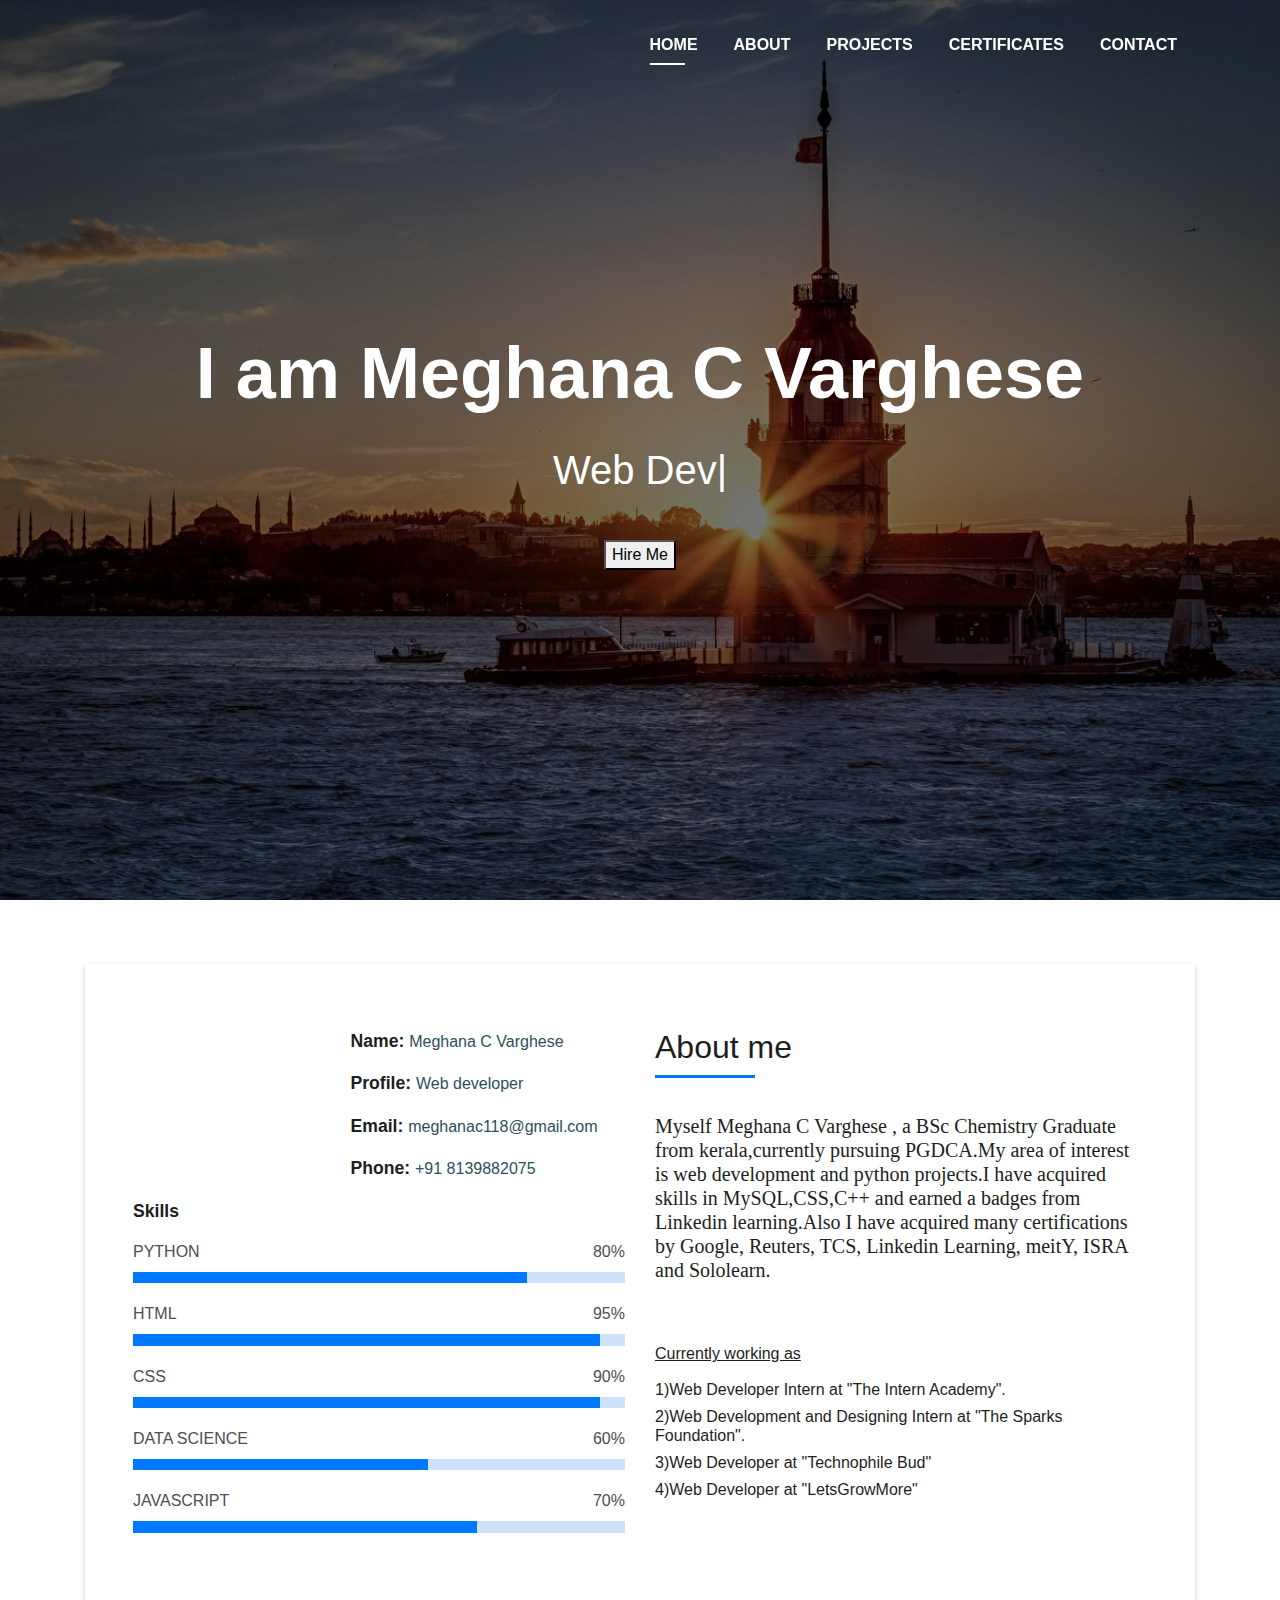
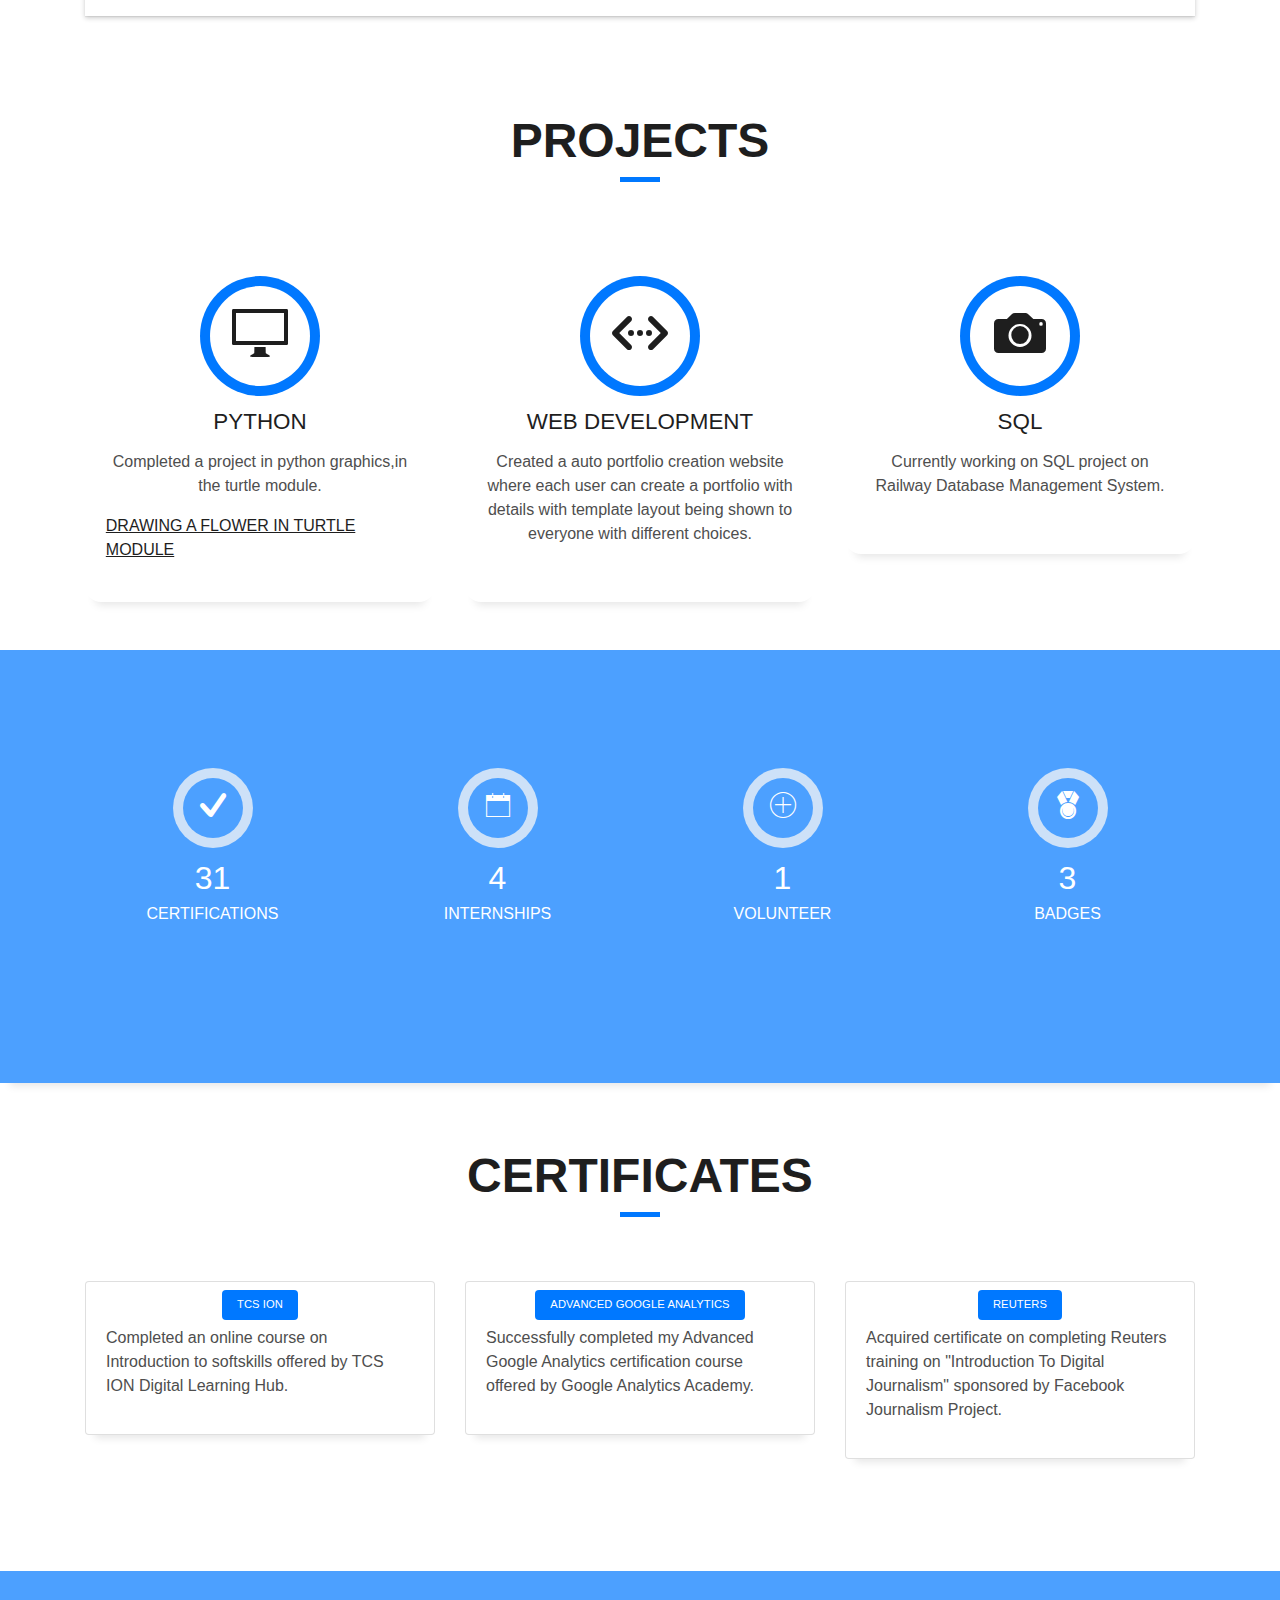
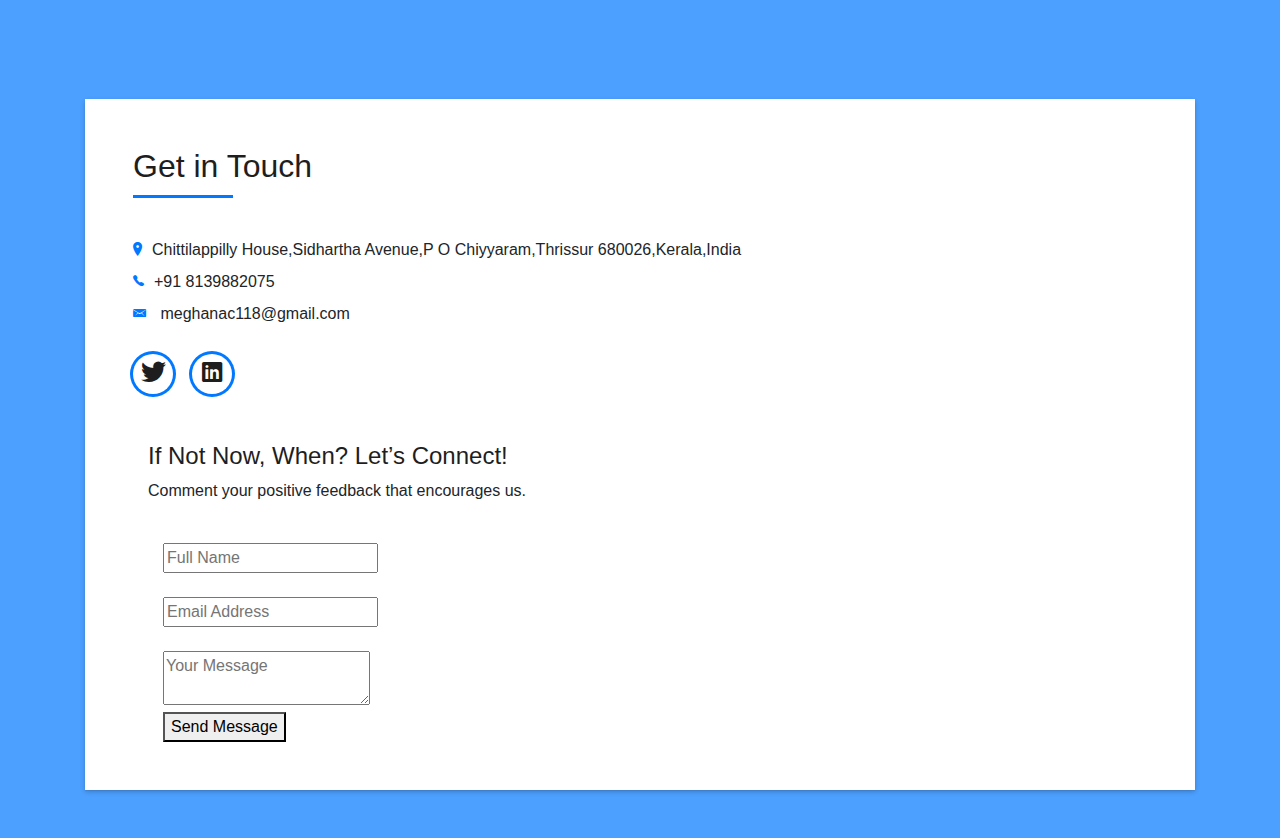
==== commit 2445115e: "Add files via upload" ====
--- a/docs/portfolio.html
+++ b/docs/portfolio.html
@@ -95,9 +95,7 @@
           
         </div>
         <div class="container">
-      <div class="vertical-center">
-       <br><button>Learn More</button>
-       </div>
+       <a href="https://www.linkedin.com/in/meghana-c-varghese-13a364199/">
        <div class="vertical-center">
        <br><button>Hire Me</button>
        </div>
@@ -120,7 +118,7 @@
                   <div class="row">
                     <div class="col-sm-6 col-md-5">
                       <div class="about-img">
-                        <img src="assets/img/certificates/image13.jpg" class="img-fluid rounded b-shadow-a" alt="">
+                        <img src="assets/img/image13.jpg" class="img-fluid rounded b-shadow-a" alt="">
                       </div>
                     </div>
                     <div class="col-sm-6 col-md-7">
@@ -320,7 +318,7 @@
           <div class="col-md-4">
             <div class="card card-blog">
               <div class="card-img">
-                <a href="assets/img/certificates/image2.jpg" target="_new"><img src="assets/img/certificates/image2.jpg" alt="" class="img-fluid"></a>
+                <a href="assets/img/image2.jpg" target="_new"><img src="assets/img/image2.jpg" alt="" class="img-fluid"></a>
                </div>
               <div class="card-body">
                 <div class="card-category-box">
@@ -339,7 +337,7 @@
           <div class="col-md-4">
             <div class="card card-blog">
               <div class="card-img">
-                <a href="assets/img/certificates/image33.jpg" target="_new"><img src="assets/img/certificates/image33.jpg" alt="" class="img-fluid"></a>
+                <a href="assets/img/image33.jpg" target="_new"><img src="assets/img/image33.jpg" alt="" class="img-fluid"></a>
               </div>
               <div class="card-body">
                 <div class="card-category-box">
@@ -358,7 +356,7 @@
           <div class="col-md-4">
             <div class="card card-blog">
               <div class="card-img">
-                <a href="assets/img/certificates/image48.jpg" target="_new"><img src="assets/img/certificates/image48.jpg" alt="" class="img-fluid"></a>
+                <a href="assets/img/image48.jpg" target="_new"><img src="assets/img/image48.jpg" alt="" class="img-fluid"></a>
               </div>
               <div class="card-body">
                 <div class="card-category-box">
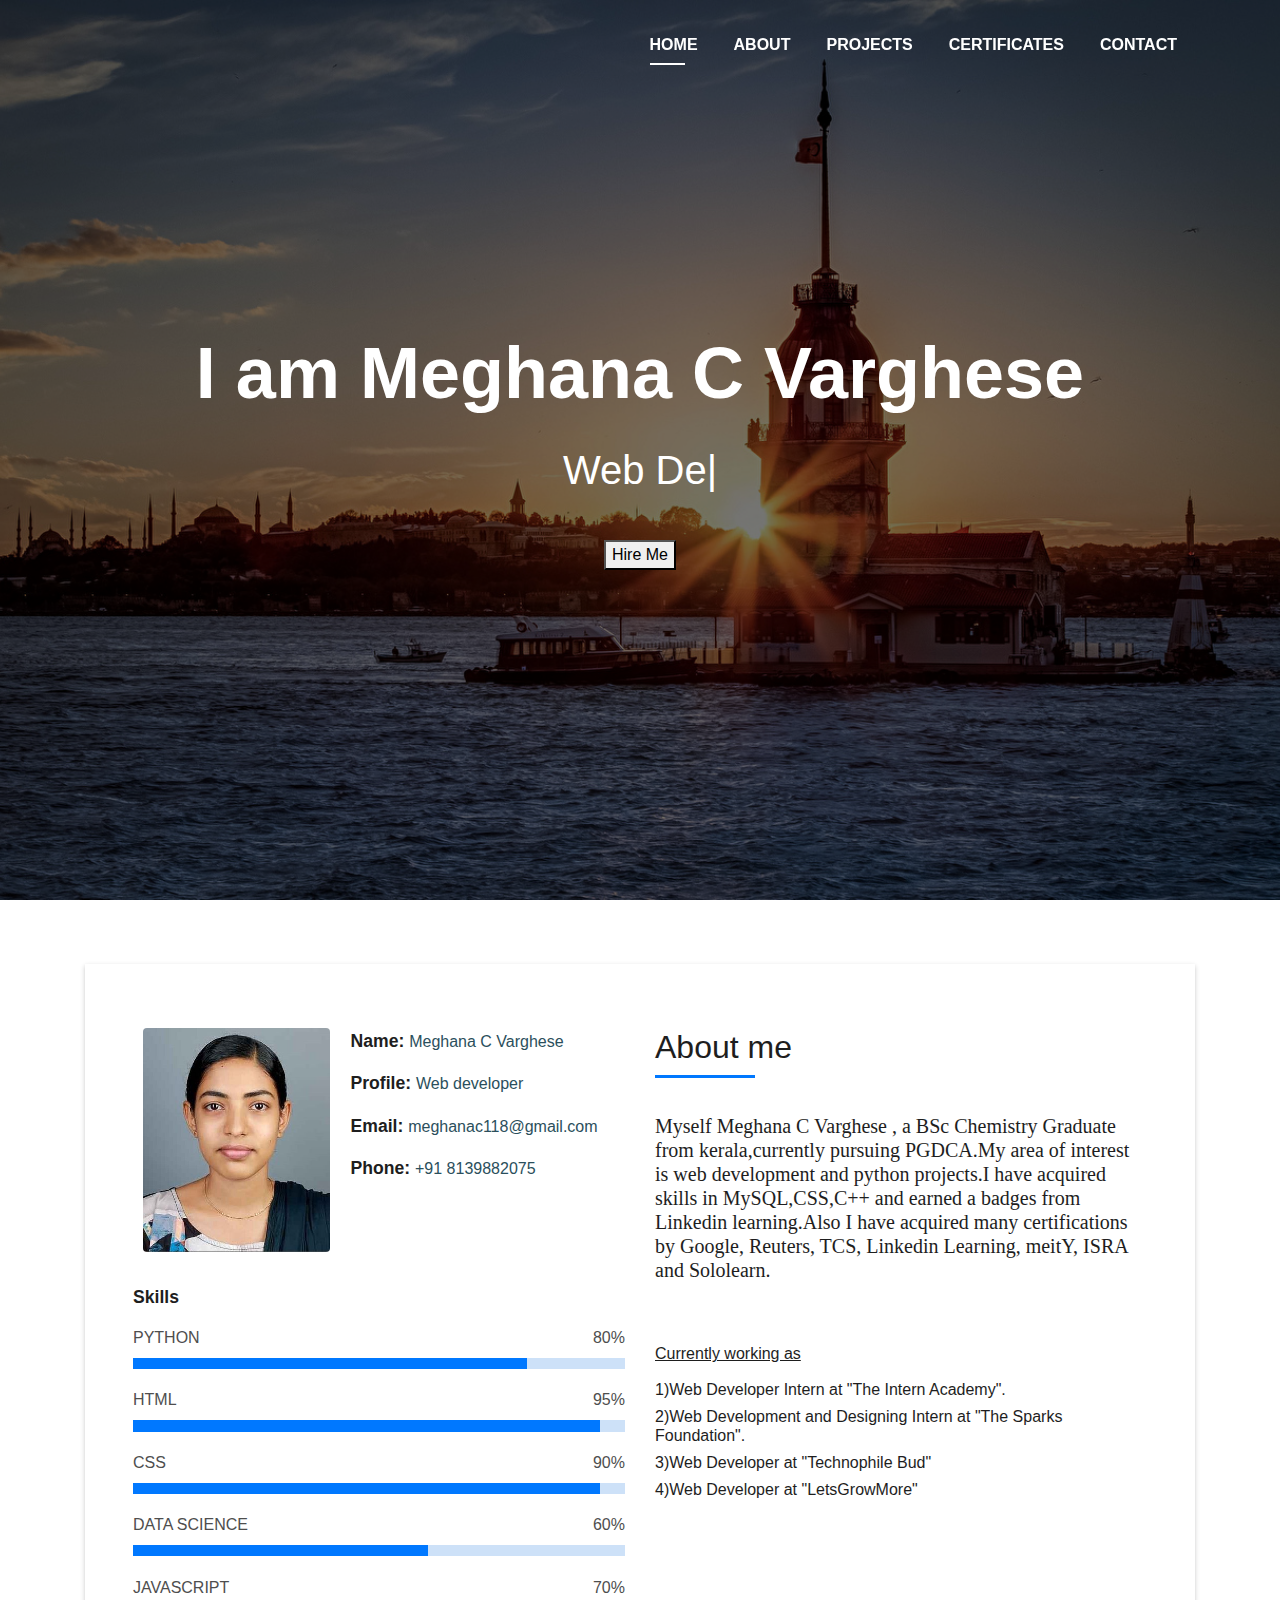
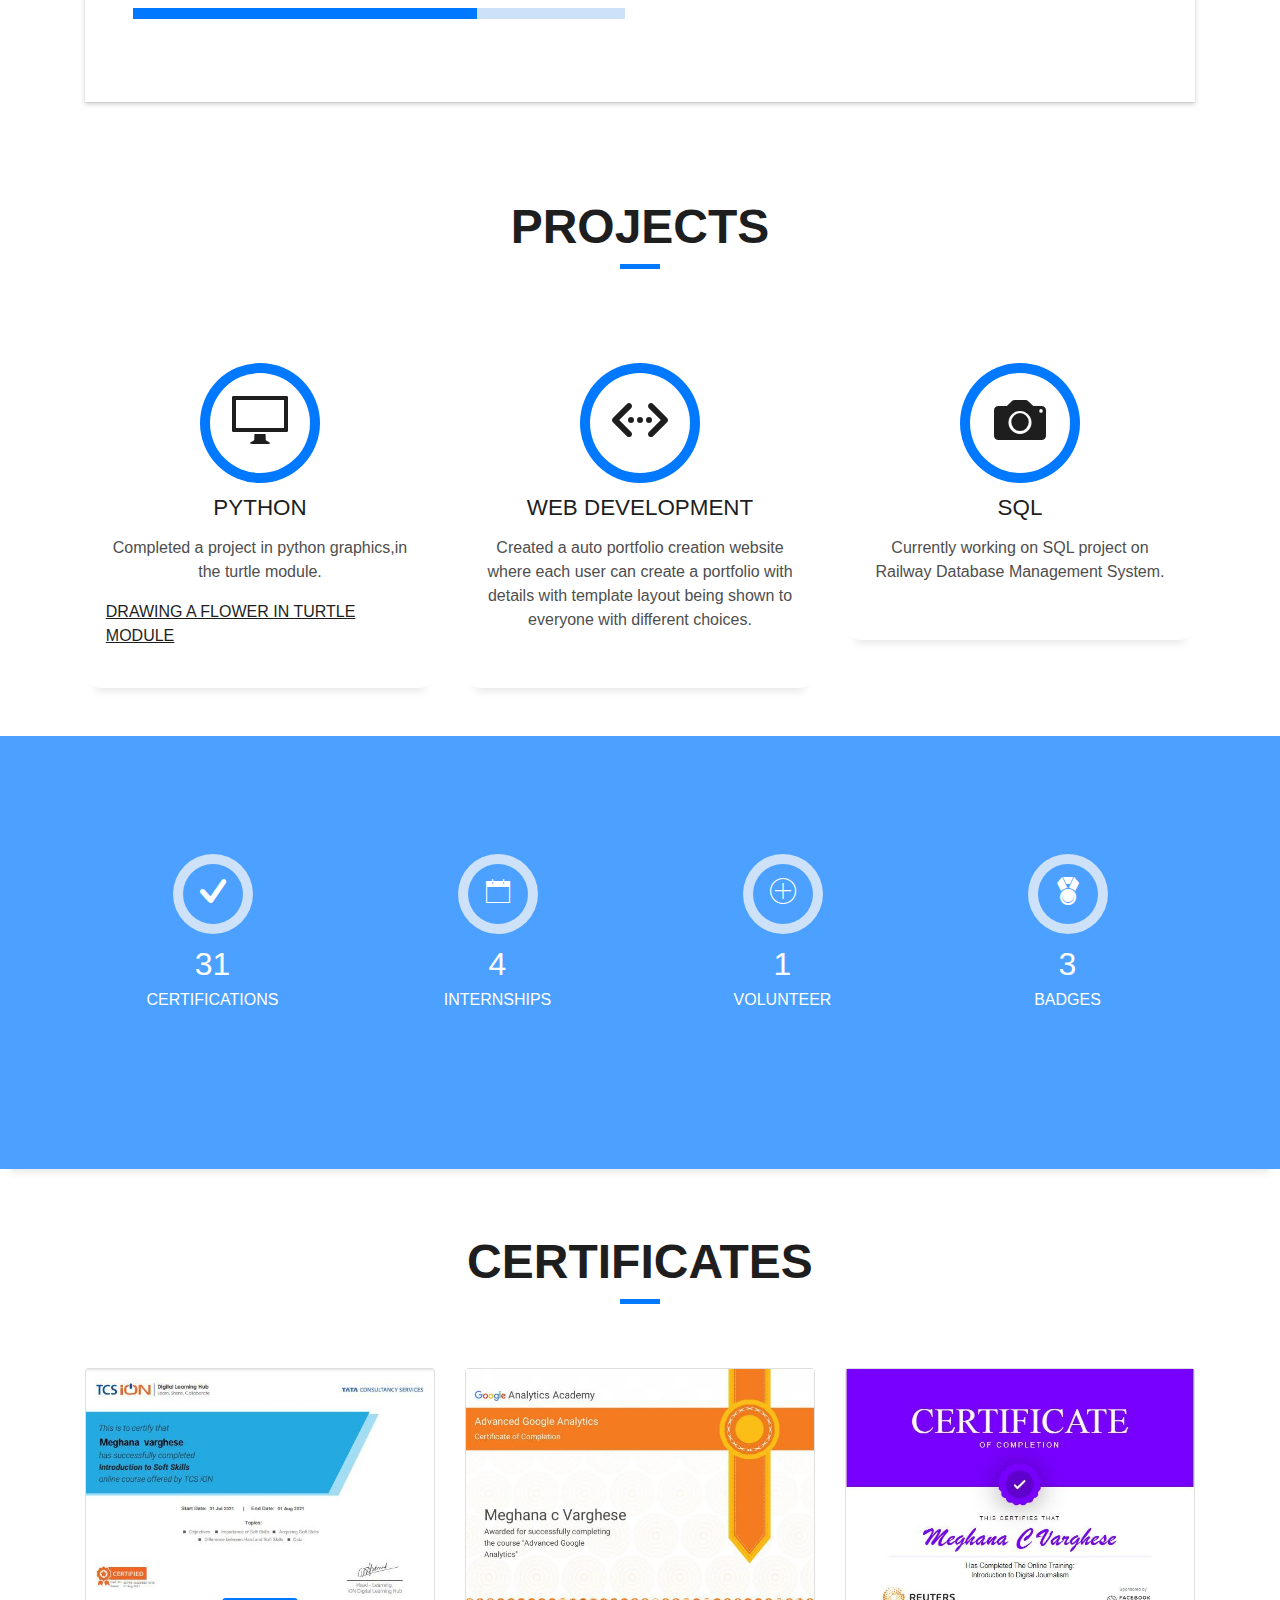
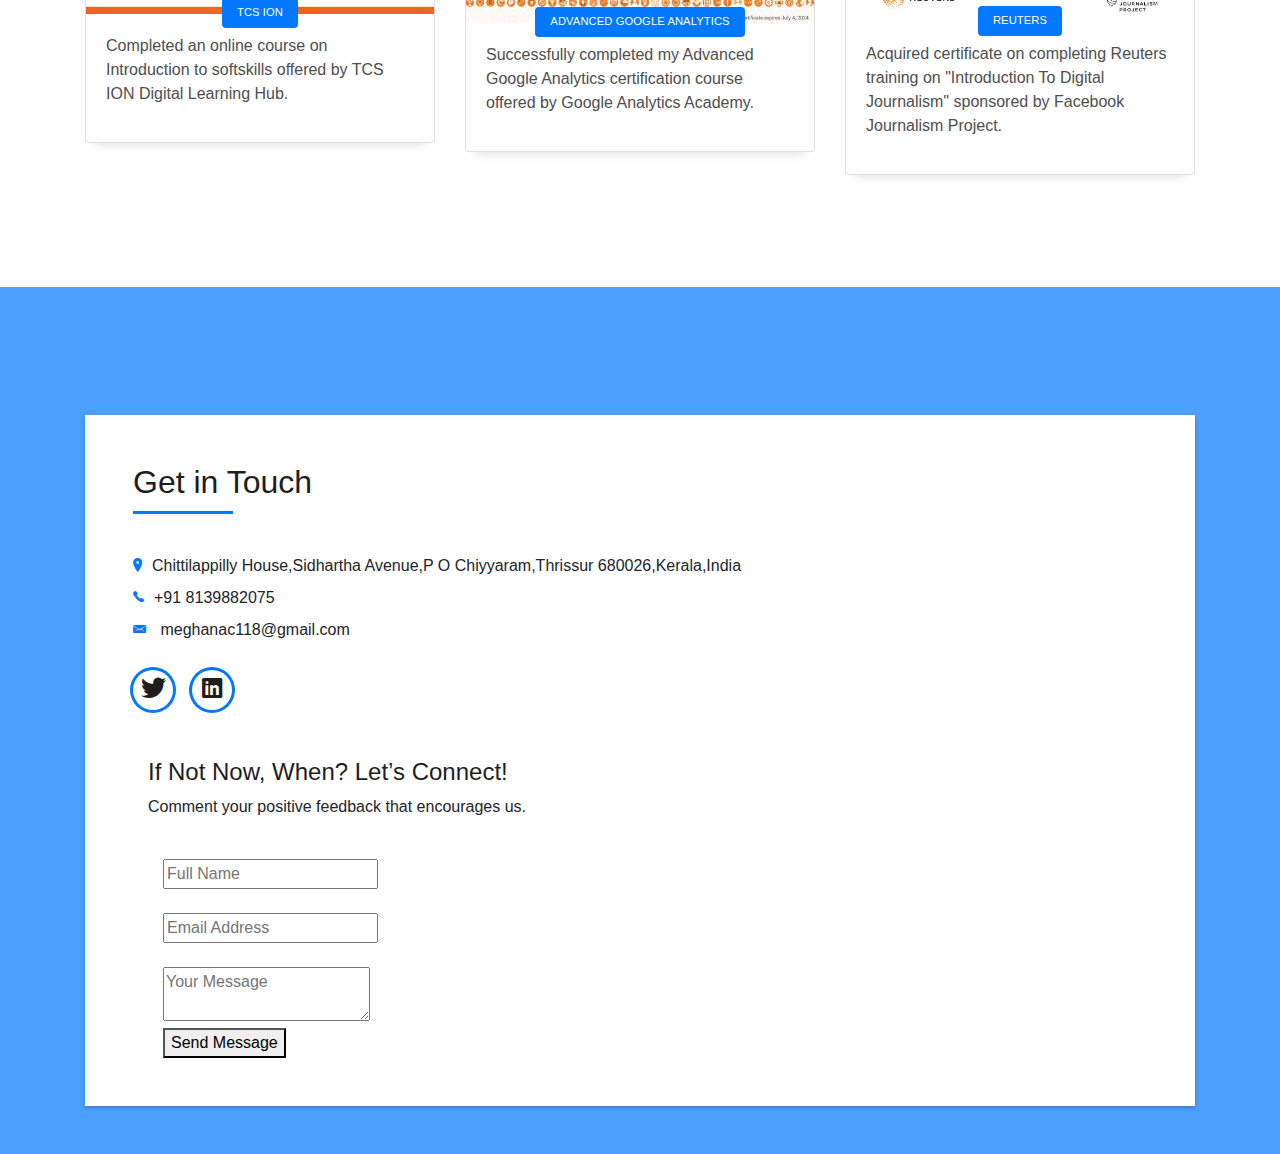
==== commit b0054574: "Add files via upload" ====
--- a/docs/portfolio.html
+++ b/docs/portfolio.html
@@ -63,7 +63,7 @@
       <div class="navbar-collapse collapse justify-content-end" id="navbarDefault">
         <ul class="navbar-nav">
           <li class="nav-item">
-            <a class="nav-link js-scroll active" href="portfolio.html">Home</a>
+            <a class="nav-link js-scroll active" href="index.html">Home</a>
           </li>
           <li class="nav-item">
             <a class="nav-link js-scroll" href="#about">About</a>
